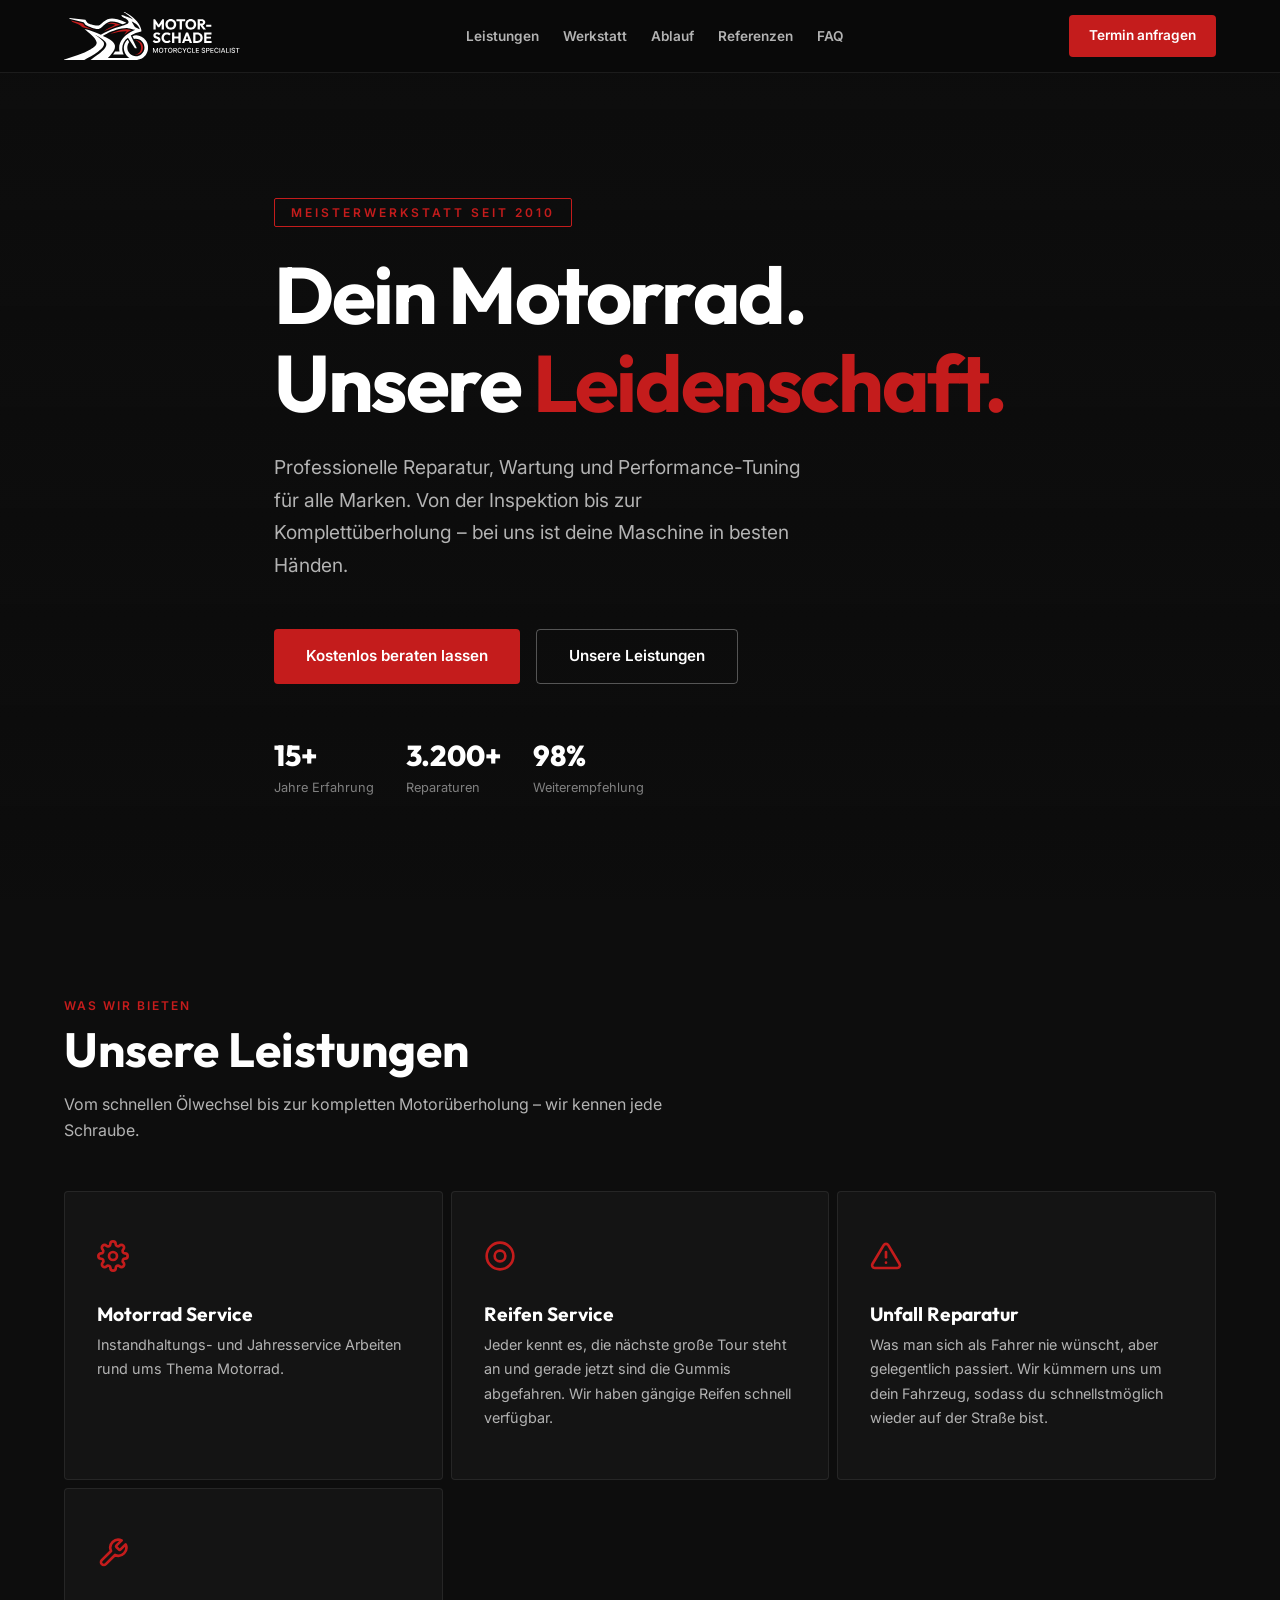
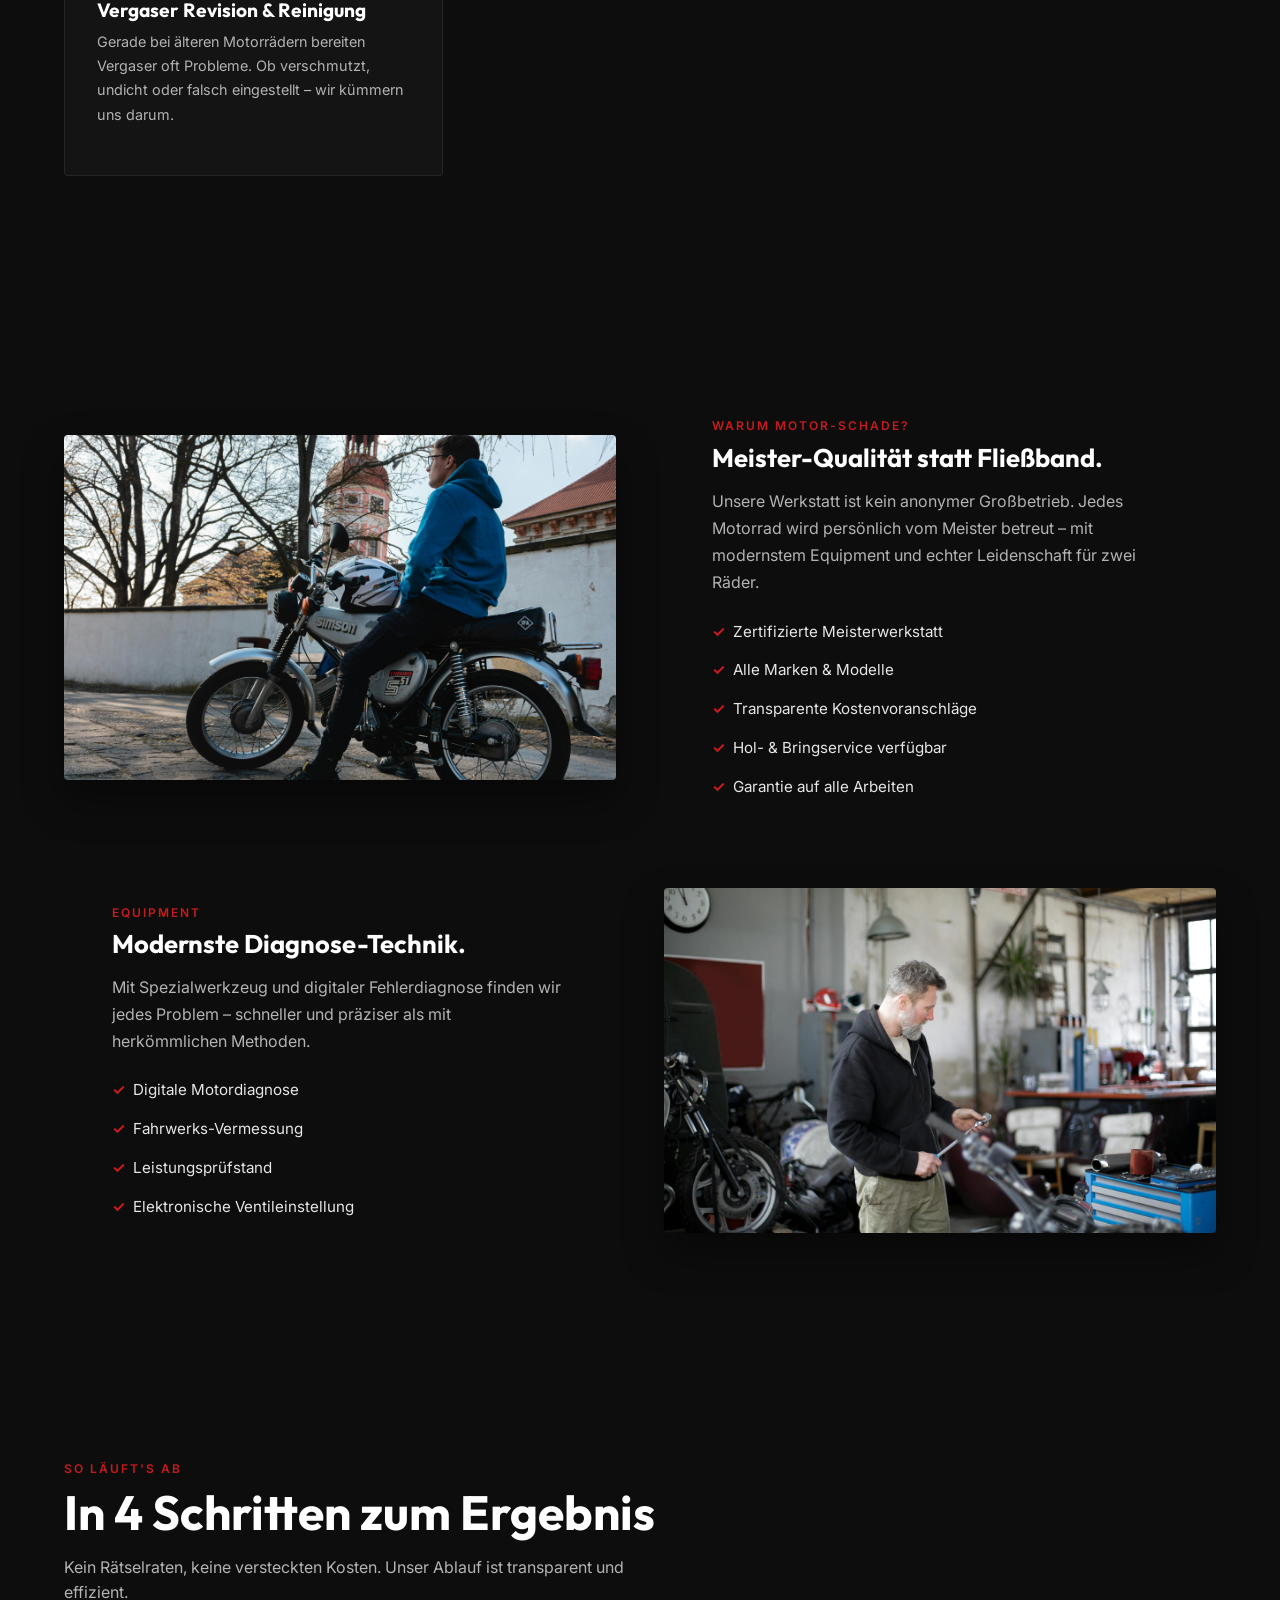
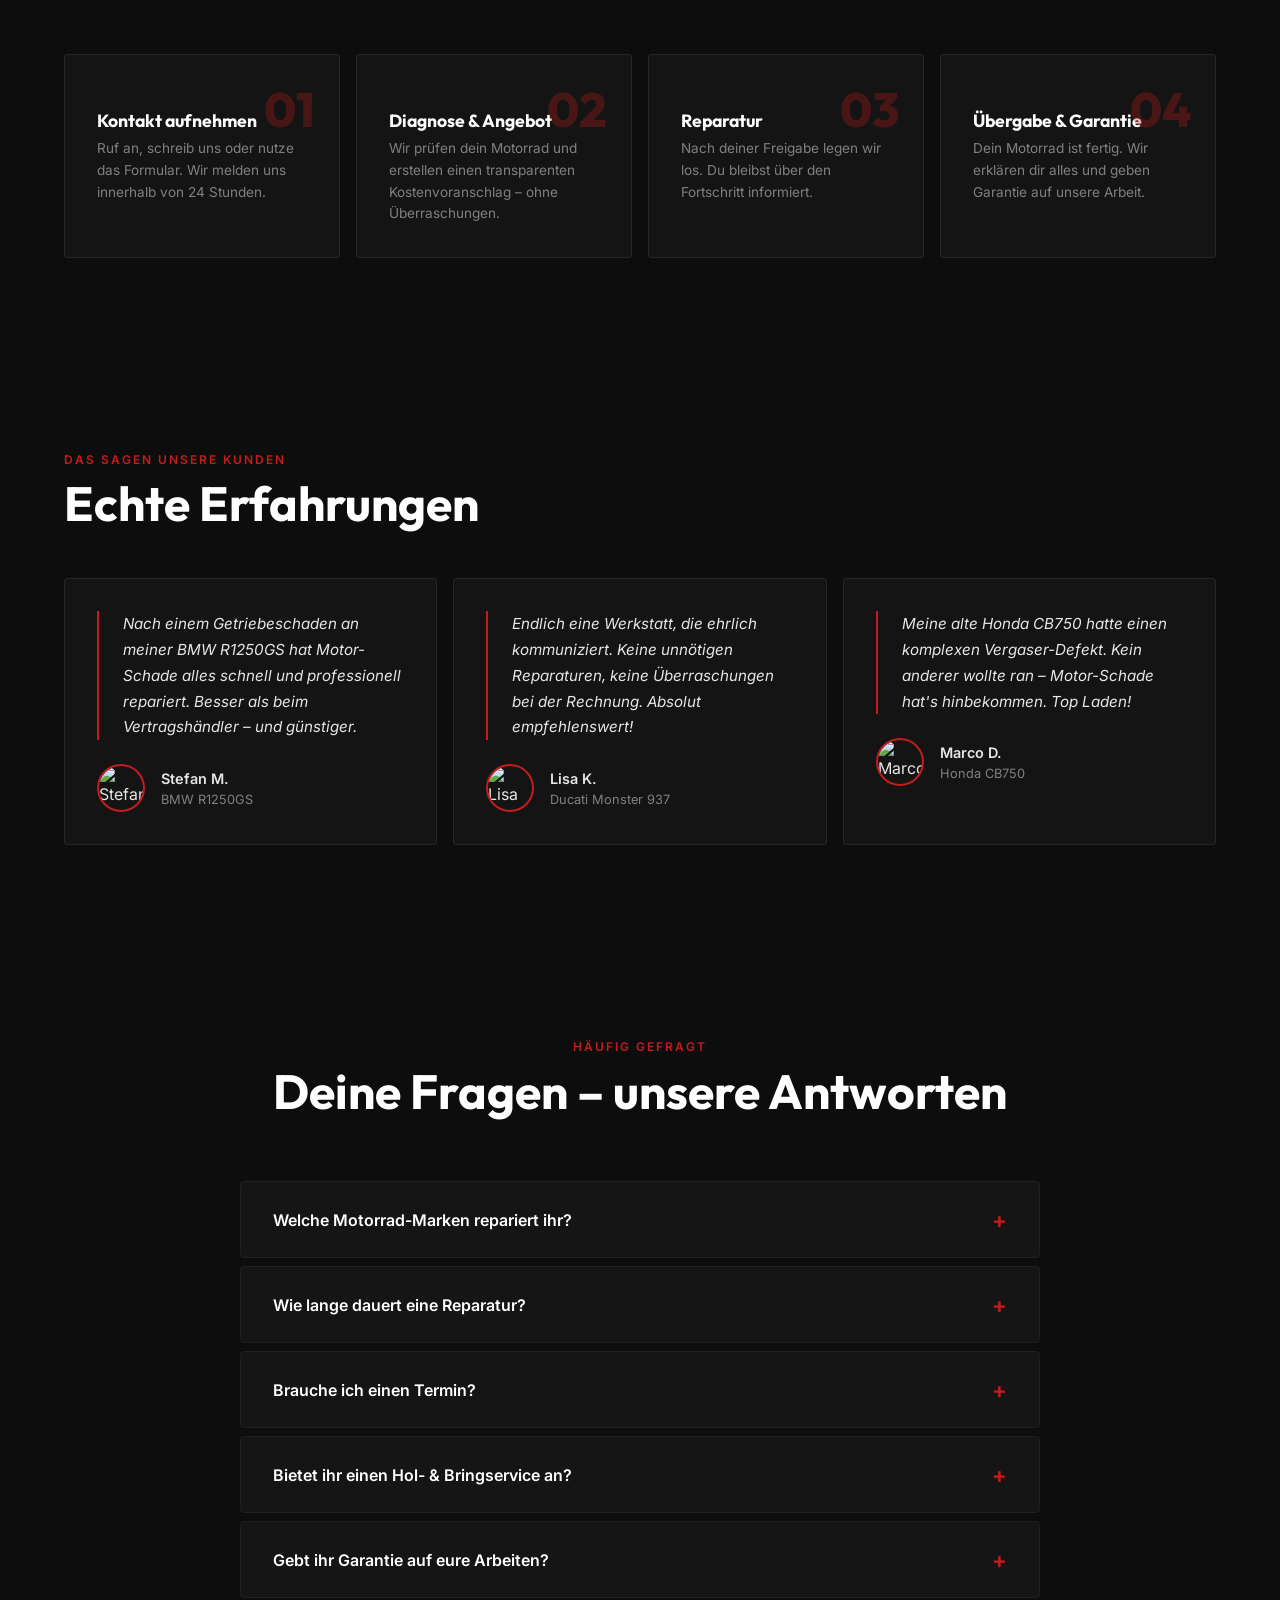
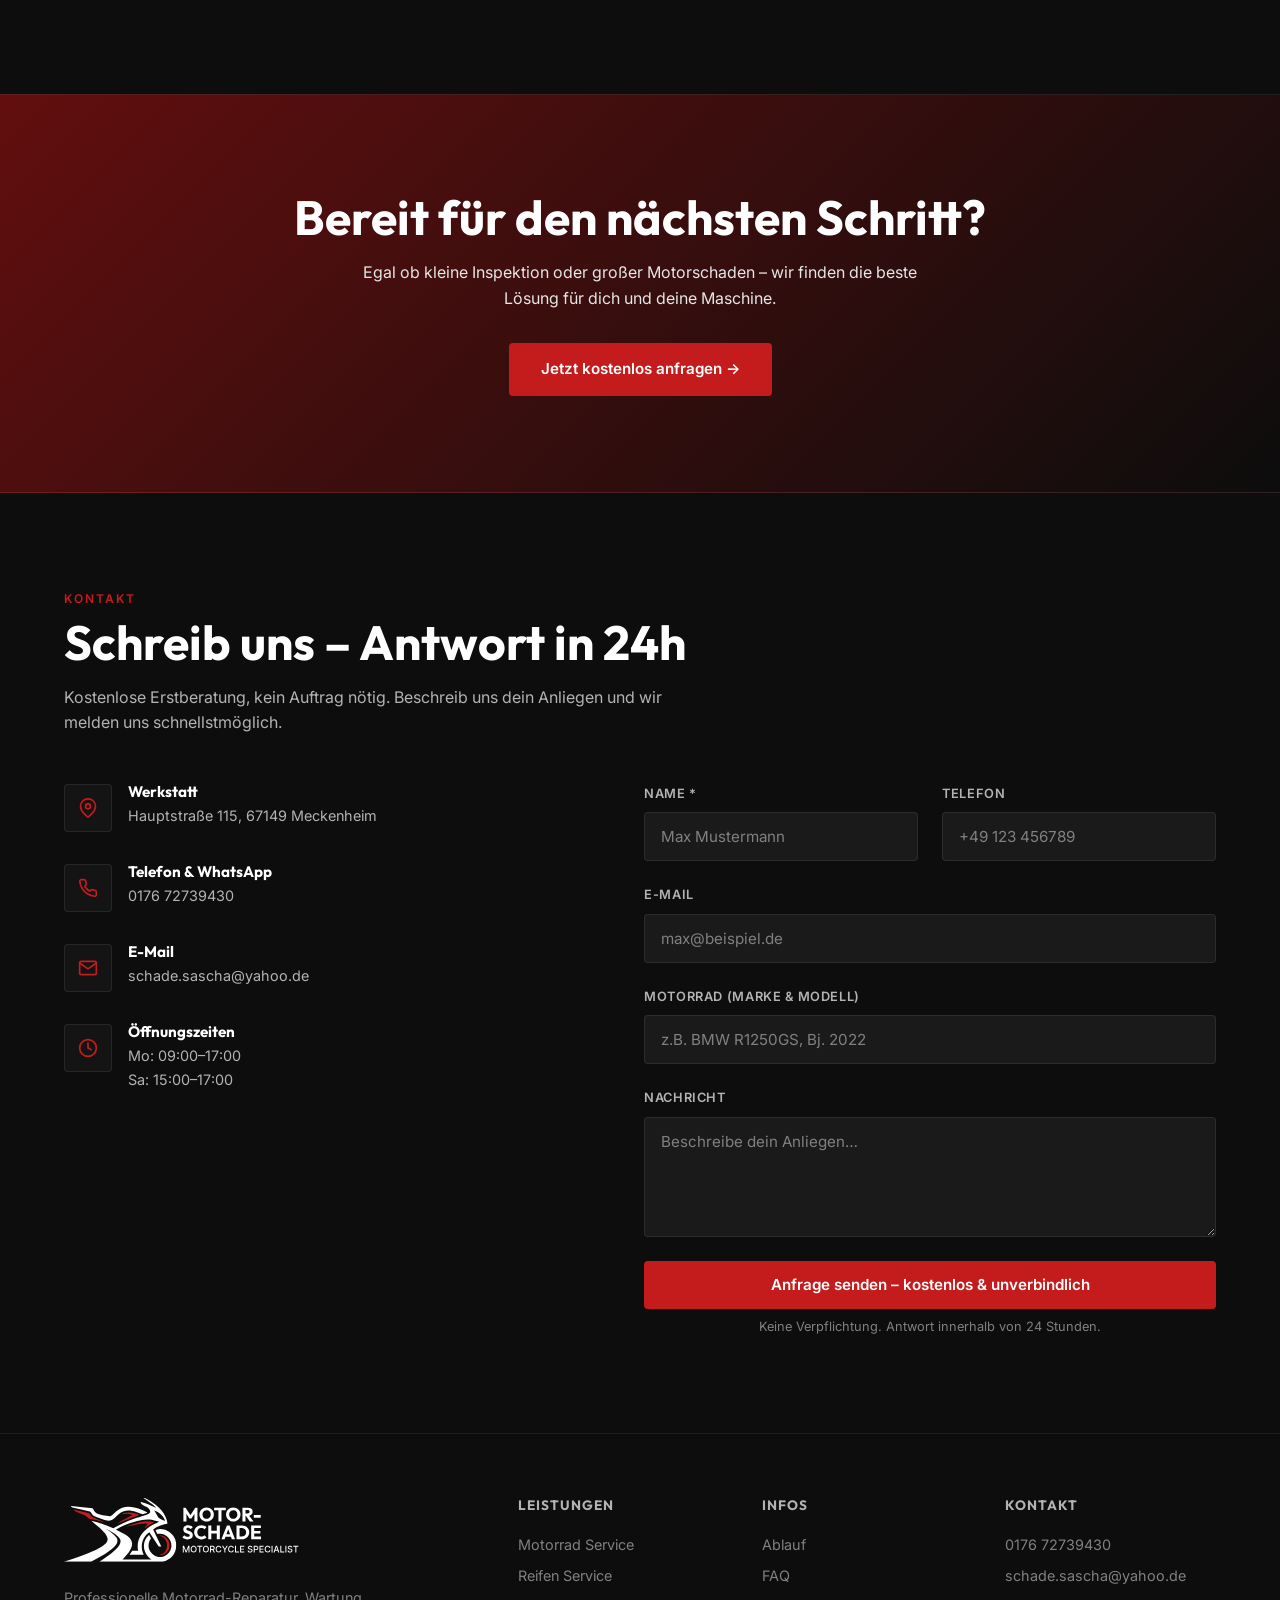
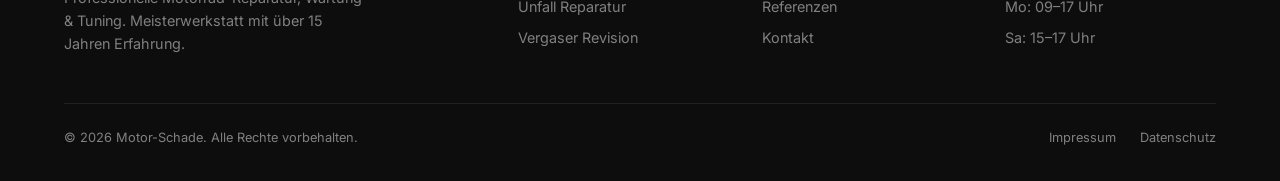
==== index.html @ 7f2afabe "Move website files to root for direct GitHub Pages compatibility" ====
<!DOCTYPE html>
<html lang="de">
<head>
  <meta charset="UTF-8">
  <meta name="viewport" content="width=device-width, initial-scale=1.0">
  <title>Motorrad-Reparatur & Service | Motor-Schade – Ihr Spezialist seit 2010</title>
  <meta name="description" content="Motor-Schade: Professionelle Motorrad-Reparatur, Wartung & Tuning. Meisterwerkstatt mit über 15 Jahren Erfahrung. Jetzt kostenlos beraten lassen!">
  <meta name="keywords" content="Motorrad Reparatur, Motorrad Werkstatt, Motorrad Service, Motorrad Inspektion, Motorrad Tuning">
  <link rel="canonical" href="https://motor-schade.de">
  <meta property="og:title" content="Motor-Schade – Motorrad-Reparatur & Service">
  <meta property="og:description" content="Professionelle Motorrad-Reparatur, Wartung & Tuning. Meisterwerkstatt mit über 15 Jahren Erfahrung.">
  <meta property="og:type" content="website">
  <link rel="stylesheet" href="style.css">

  <!-- JSON-LD Schema -->
  <script type="application/ld+json">
  {
    "@context": "https://schema.org",
    "@type": "ProfessionalService",
    "name": "Motor-Schade",
    "description": "Professionelle Motorrad-Reparatur, Wartung und Tuning",
    "url": "https://motor-schade.de",
    "telephone": "+49 123 456789",
    "address": {
      "@type": "PostalAddress",
      "addressLocality": "Musterstadt",
      "addressCountry": "DE"
    },
    "openingHours": "Mo-Fr 08:00-18:00, Sa 09:00-14:00",
    "priceRange": "€€"
  }
  </script>
</head>
<body>

  <!-- NAVIGATION -->
  <nav class="site-nav" aria-label="Hauptnavigation">
    <div class="container">
      <a href="#hero" class="nav-logo">
        <img src="assets/white%20logo.svg" alt="Motor-Schade Logo" style="height: 48px; width: auto; display: block;">
      </a>
      <ul class="nav-links">
        <li><a href="#leistungen">Leistungen</a></li>
        <li><a href="#werkstatt">Werkstatt</a></li>
        <li><a href="#prozess">Ablauf</a></li>
        <li><a href="#referenzen">Referenzen</a></li>
        <li><a href="#faq">FAQ</a></li>
      </ul>
      <a href="#kontakt" class="nav-cta">Termin anfragen</a>
      <button class="nav-toggle" aria-label="Navigation öffnen" aria-expanded="false">
        <span></span><span></span><span></span>
      </button>
    </div>
  </nav>

  <!-- Mobile Menu -->
  <div class="mobile-menu" id="mobile-menu">
    <a href="#leistungen">Leistungen</a>
    <a href="#werkstatt">Werkstatt</a>
    <a href="#prozess">Ablauf</a>
    <a href="#referenzen">Referenzen</a>
    <a href="#faq">FAQ</a>
    <a href="#kontakt" style="color: var(--color-primary-300);">Termin anfragen →</a>
  </div>
  <div class="overlay" id="overlay"></div>

  <main>

    <!-- HERO -->
    <section class="hero" id="hero">
      <div class="hero-parallax">
        <video autoplay loop muted playsinline>
          <source src="assets/hero-video.mp4" type="video/mp4">
        </video>
      </div>
      <div class="hero-overlay"></div>
      <div class="container">
        <div class="hero-label">Meisterwerkstatt seit 2010</div>
        <h1>Dein Motorrad.<br>Unsere <span>Leidenschaft.</span></h1>
        <p class="hero-sub">Professionelle Reparatur, Wartung und Performance-Tuning für alle Marken. Von der Inspektion bis zur Komplettüberholung – bei uns ist deine Maschine in besten Händen.</p>
        <div class="hero-actions">
          <a href="#kontakt" class="btn btn-primary">Kostenlos beraten lassen</a>
          <a href="#leistungen" class="btn btn-outline">Unsere Leistungen</a>
        </div>
        <div class="hero-trust">
          <div class="trust-item">
            <span class="trust-number">15+</span>
            <span class="trust-label">Jahre Erfahrung</span>
          </div>
          <div class="trust-item">
            <span class="trust-number">3.200+</span>
            <span class="trust-label">Reparaturen</span>
          </div>
          <div class="trust-item">
            <span class="trust-number">98%</span>
            <span class="trust-label">Weiterempfehlung</span>
          </div>
        </div>
      </div>
    </section>

    <!-- LEISTUNGEN -->
    <section id="leistungen">
      <div class="container">
        <div class="section-header">
          <div class="section-label">Was wir bieten</div>
          <h2>Unsere Leistungen</h2>
          <p>Vom schnellen Ölwechsel bis zur kompletten Motorüberholung – wir kennen jede Schraube.</p>
        </div>
        <div class="services-grid">
          <div class="service-card">
            <div class="service-icon">
              <svg xmlns="http://www.w3.org/2000/svg" viewBox="0 0 24 24" fill="none" stroke="currentColor" stroke-width="2" stroke-linecap="round" stroke-linejoin="round"><circle cx="12" cy="12" r="3"></circle><path d="M19.4 15a1.65 1.65 0 0 0 .33 1.82l.06.06a2 2 0 0 1 0 2.83 2 2 0 0 1-2.83 0l-.06-.06a1.65 1.65 0 0 0-1.82-.33 1.65 1.65 0 0 0-1 1.51V21a2 2 0 0 1-2 2 2 2 0 0 1-2-2v-.09A1.65 1.65 0 0 0 9 19.4a1.65 1.65 0 0 0-1.82.33l-.06.06a2 2 0 0 1-2.83 0 2 2 0 0 1 0-2.83l.06-.06a1.65 1.65 0 0 0 .33-1.82 1.65 1.65 0 0 0-1.51-1H3a2 2 0 0 1-2-2 2 2 0 0 1 2-2h.09A1.65 1.65 0 0 0 4.6 9a1.65 1.65 0 0 0-.33-1.82l-.06-.06a2 2 0 0 1 0-2.83 2 2 0 0 1 2.83 0l.06.06a1.65 1.65 0 0 0 1.82.33H9a1.65 1.65 0 0 0 1-1.51V3a2 2 0 0 1 2-2 2 2 0 0 1 2 2v.09a1.65 1.65 0 0 0 1 1.51 1.65 1.65 0 0 0 1.82-.33l.06-.06a2 2 0 0 1 2.83 0 2 2 0 0 1 0 2.83l-.06.06a1.65 1.65 0 0 0-.33 1.82V9a1.65 1.65 0 0 0 1.51 1H21a2 2 0 0 1 2 2 2 2 0 0 1-2 2h-.09a1.65 1.65 0 0 0-1.51 1z"></path></svg>
            </div>
            <h3>Motorrad Service</h3>
            <p>Instandhaltungs- und Jahresservice Arbeiten rund ums Thema Motorrad.</p>
          </div>
          <div class="service-card">
            <div class="service-icon">
              <svg xmlns="http://www.w3.org/2000/svg" viewBox="0 0 24 24" fill="none" stroke="currentColor" stroke-width="2" stroke-linecap="round" stroke-linejoin="round"><circle cx="12" cy="12" r="10"></circle><circle cx="12" cy="12" r="4"></circle></svg>
            </div>
            <h3>Reifen Service</h3>
            <p>Jeder kennt es, die nächste große Tour steht an und gerade jetzt sind die Gummis abgefahren. Wir haben gängige Reifen schnell verfügbar.</p>
          </div>
          <div class="service-card">
            <div class="service-icon">
              <svg xmlns="http://www.w3.org/2000/svg" viewBox="0 0 24 24" fill="none" stroke="currentColor" stroke-width="2" stroke-linecap="round" stroke-linejoin="round"><path d="M10.29 3.86L1.82 18a2 2 0 0 0 1.71 3h16.94a2 2 0 0 0 1.71-3L13.71 3.86a2 2 0 0 0-3.42 0z"></path><line x1="12" y1="9" x2="12" y2="13"></line><line x1="12" y1="17" x2="12.01" y2="17"></line></svg>
            </div>
            <h3>Unfall Reparatur</h3>
            <p>Was man sich als Fahrer nie wünscht, aber gelegentlich passiert. Wir kümmern uns um dein Fahrzeug, sodass du schnellstmöglich wieder auf der Straße bist.</p>
          </div>
          <div class="service-card">
            <div class="service-icon">
              <svg xmlns="http://www.w3.org/2000/svg" viewBox="0 0 24 24" fill="none" stroke="currentColor" stroke-width="2" stroke-linecap="round" stroke-linejoin="round"><path d="M14.7 6.3a1 1 0 0 0 0 1.4l1.6 1.6a1 1 0 0 0 1.4 0l3.77-3.77a6 6 0 0 1-7.94 7.94l-6.91 6.91a2.12 2.12 0 0 1-3-3l6.91-6.91a6 6 0 0 1 7.94-7.94l-3.76 3.76z"></path></svg>
            </div>
            <h3>Vergaser Revision & Reinigung</h3>
            <p>Gerade bei älteren Motorrädern bereiten Vergaser oft Probleme. Ob verschmutzt, undicht oder falsch eingestellt – wir kümmern uns darum.</p>
          </div>
        </div>
      </div>
    </section>

    <!-- WERKSTATT / WHY US -->
    <section id="werkstatt">
      <div class="container">
        <div class="showcase-grid">
          <div class="showcase-img">
            <img src="assets/Bild%201.jpg" alt="Motor-Schade Werkstatt mit modernem Equipment" loading="lazy">
          </div>
          <div class="showcase-content">
            <div class="section-label">Warum Motor-Schade?</div>
            <h3>Meister-Qualität statt Fließband.</h3>
            <p>Unsere Werkstatt ist kein anonymer Großbetrieb. Jedes Motorrad wird persönlich vom Meister betreut – mit modernstem Equipment und echter Leidenschaft für zwei Räder.</p>
            <ul class="check-list">
              <li>Zertifizierte Meisterwerkstatt</li>
              <li>Alle Marken & Modelle</li>
              <li>Transparente Kostenvoranschläge</li>
              <li>Hol- & Bringservice verfügbar</li>
              <li>Garantie auf alle Arbeiten</li>
            </ul>
          </div>
        </div>

        <div class="showcase-grid" style="margin-top: var(--space-200);">
          <div class="showcase-content" style="order: 1;">
            <div class="section-label">Equipment</div>
            <h3>Modernste Diagnose-Technik.</h3>
            <p>Mit Spezialwerkzeug und digitaler Fehlerdiagnose finden wir jedes Problem – schneller und präziser als mit herkömmlichen Methoden.</p>
            <ul class="check-list">
              <li>Digitale Motordiagnose</li>
              <li>Fahrwerks-Vermessung</li>
              <li>Leistungsprüfstand</li>
              <li>Elektronische Ventileinstellung</li>
            </ul>
          </div>
          <div class="showcase-img" style="order: 2;">
            <img src="assets/Bild%202.jpg" alt="Digitale Motorrad-Diagnose bei Motor-Schade" loading="lazy">
          </div>
        </div>
      </div>
    </section>

    <!-- PROZESS -->
    <section id="prozess">
      <div class="container">
        <div class="section-header">
          <div class="section-label">So läuft's ab</div>
          <h2>In 4 Schritten zum Ergebnis</h2>
          <p>Kein Rätselraten, keine versteckten Kosten. Unser Ablauf ist transparent und effizient.</p>
        </div>
        <div class="process-grid">
          <div class="process-step">
            <h4>Kontakt aufnehmen</h4>
            <p>Ruf an, schreib uns oder nutze das Formular. Wir melden uns innerhalb von 24 Stunden.</p>
          </div>
          <div class="process-step">
            <h4>Diagnose & Angebot</h4>
            <p>Wir prüfen dein Motorrad und erstellen einen transparenten Kostenvoranschlag – ohne Überraschungen.</p>
          </div>
          <div class="process-step">
            <h4>Reparatur</h4>
            <p>Nach deiner Freigabe legen wir los. Du bleibst über den Fortschritt informiert.</p>
          </div>
          <div class="process-step">
            <h4>Übergabe & Garantie</h4>
            <p>Dein Motorrad ist fertig. Wir erklären dir alles und geben Garantie auf unsere Arbeit.</p>
          </div>
        </div>
      </div>
    </section>

    <!-- TESTIMONIALS -->
    <section id="referenzen">
      <div class="container">
        <div class="section-header">
          <div class="section-label">Das sagen unsere Kunden</div>
          <h2>Echte Erfahrungen</h2>
        </div>
        <div class="testimonials-grid">
          <div class="testimonial-card">
            <div class="testimonial-quote">Nach einem Getriebeschaden an meiner BMW R1250GS hat Motor-Schade alles schnell und professionell repariert. Besser als beim Vertragshändler – und günstiger.</div>
            <div class="testimonial-author">
              <img src="https://images.pexels.com/photos/220453/pexels-photo-220453.jpeg?auto=compress&cs=tinysrgb&w=96" alt="Stefan M. Kundenbewertung" class="testimonial-avatar" loading="lazy">
              <div>
                <div class="testimonial-name">Stefan M.</div>
                <div class="testimonial-role">BMW R1250GS</div>
              </div>
            </div>
          </div>
          <div class="testimonial-card">
            <div class="testimonial-quote">Endlich eine Werkstatt, die ehrlich kommuniziert. Keine unnötigen Reparaturen, keine Überraschungen bei der Rechnung. Absolut empfehlenswert!</div>
            <div class="testimonial-author">
              <img src="https://images.pexels.com/photos/774909/pexels-photo-774909.jpeg?auto=compress&cs=tinysrgb&w=96" alt="Lisa K. Kundenbewertung" class="testimonial-avatar" loading="lazy">
              <div>
                <div class="testimonial-name">Lisa K.</div>
                <div class="testimonial-role">Ducati Monster 937</div>
              </div>
            </div>
          </div>
          <div class="testimonial-card">
            <div class="testimonial-quote">Meine alte Honda CB750 hatte einen komplexen Vergaser-Defekt. Kein anderer wollte ran – Motor-Schade hat's hinbekommen. Top Laden!</div>
            <div class="testimonial-author">
              <img src="https://images.pexels.com/photos/1222271/pexels-photo-1222271.jpeg?auto=compress&cs=tinysrgb&w=96" alt="Marco D. Kundenbewertung" class="testimonial-avatar" loading="lazy">
              <div>
                <div class="testimonial-name">Marco D.</div>
                <div class="testimonial-role">Honda CB750</div>
              </div>
            </div>
          </div>
        </div>
      </div>
    </section>

    <!-- FAQ -->
    <section id="faq">
      <div class="container">
        <div class="section-header centered">
          <div class="section-label">Häufig gefragt</div>
          <h2>Deine Fragen – unsere Antworten</h2>
        </div>
        <div class="faq-list">
          <div class="faq-item">
            <button class="faq-question">Welche Motorrad-Marken repariert ihr?</button>
            <div class="faq-answer"><p>Wir reparieren alle Marken – von Honda, Yamaha, Kawasaki und Suzuki über BMW, Ducati und KTM bis hin zu Harley-Davidson und Triumph. Auch Roller und Mopeds sind willkommen.</p></div>
          </div>
          <div class="faq-item">
            <button class="faq-question">Wie lange dauert eine Reparatur?</button>
            <div class="faq-answer"><p>Standard-Inspektionen sind meist am selben Tag fertig. Bei größeren Reparaturen geben wir dir nach der Diagnose eine realistische Zeitangabe – in der Regel 2-5 Werktage.</p></div>
          </div>
          <div class="faq-item">
            <button class="faq-question">Brauche ich einen Termin?</button>
            <div class="faq-answer"><p>Für Inspektionen und geplante Arbeiten empfehlen wir einen Termin. Bei Notfällen und Pannen helfen wir natürlich auch spontan – ruf einfach an.</p></div>
          </div>
          <div class="faq-item">
            <button class="faq-question">Bietet ihr einen Hol- & Bringservice an?</button>
            <div class="faq-answer"><p>Ja! Im Umkreis von 30 km holen wir dein Motorrad ab und bringen es nach der Reparatur zurück. Sprich uns einfach bei der Terminbuchung darauf an.</p></div>
          </div>
          <div class="faq-item">
            <button class="faq-question">Gebt ihr Garantie auf eure Arbeiten?</button>
            <div class="faq-answer"><p>Selbstverständlich. Auf alle durchgeführten Reparaturen geben wir mindestens 12 Monate Garantie. Bei verbauten Originalteilen gilt die Herstellergarantie.</p></div>
          </div>
        </div>
      </div>
    </section>

    <!-- CTA SECTION -->
    <section class="cta-section">
      <div class="container">
        <h2>Bereit für den nächsten Schritt?</h2>
        <p>Egal ob kleine Inspektion oder großer Motorschaden – wir finden die beste Lösung für dich und deine Maschine.</p>
        <a href="#kontakt" class="btn btn-primary">Jetzt kostenlos anfragen →</a>
      </div>
    </section>

    <!-- KONTAKT -->
    <section id="kontakt">
      <div class="container">
        <div class="section-header">
          <div class="section-label">Kontakt</div>
          <h2>Schreib uns – Antwort in 24h</h2>
          <p>Kostenlose Erstberatung, kein Auftrag nötig. Beschreib uns dein Anliegen und wir melden uns schnellstmöglich.</p>
        </div>
        <div class="contact-grid">
          <div class="contact-info">
            <div class="contact-info-item">
              <div class="contact-info-icon">
                <svg xmlns="http://www.w3.org/2000/svg" viewBox="0 0 24 24" fill="none" stroke="currentColor" stroke-width="2" stroke-linecap="round" stroke-linejoin="round"><path d="M21 10c0 7-9 13-9 13s-9-6-9-13a9 9 0 0 1 18 0z"></path><circle cx="12" cy="10" r="3"></circle></svg>
              </div>
              <div class="contact-info-text">
                <h4>Werkstatt</h4>
                <p>Hauptstraße 115, 67149 Meckenheim</p>
              </div>
            </div>
            <div class="contact-info-item">
              <div class="contact-info-icon">
                <svg xmlns="http://www.w3.org/2000/svg" viewBox="0 0 24 24" fill="none" stroke="currentColor" stroke-width="2" stroke-linecap="round" stroke-linejoin="round"><path d="M22 16.92v3a2 2 0 0 1-2.18 2 19.79 19.79 0 0 1-8.63-3.07 19.5 19.5 0 0 1-6-6 19.79 19.79 0 0 1-3.07-8.67A2 2 0 0 1 4.11 2h3a2 2 0 0 1 2 1.72 12.84 12.84 0 0 0 .7 2.81 2 2 0 0 1-.45 2.11L8.09 9.91a16 16 0 0 0 6 6l1.27-1.27a2 2 0 0 1 2.11-.45 12.84 12.84 0 0 0 2.81.7A2 2 0 0 1 22 16.92z"></path></svg>
              </div>
              <div class="contact-info-text">
                <h4>Telefon & WhatsApp</h4>
                <p>0176 72739430</p>
              </div>
            </div>
            <div class="contact-info-item">
              <div class="contact-info-icon">
                <svg xmlns="http://www.w3.org/2000/svg" viewBox="0 0 24 24" fill="none" stroke="currentColor" stroke-width="2" stroke-linecap="round" stroke-linejoin="round"><path d="M4 4h16c1.1 0 2 .9 2 2v12c0 1.1-.9 2-2 2H4c-1.1 0-2-.9-2-2V6c0-1.1.9-2 2-2z"></path><polyline points="22,6 12,13 2,6"></polyline></svg>
              </div>
              <div class="contact-info-text">
                <h4>E-Mail</h4>
                <p>schade.sascha@yahoo.de</p>
              </div>
            </div>
            <div class="contact-info-item">
              <div class="contact-info-icon">
                <svg xmlns="http://www.w3.org/2000/svg" viewBox="0 0 24 24" fill="none" stroke="currentColor" stroke-width="2" stroke-linecap="round" stroke-linejoin="round"><circle cx="12" cy="12" r="10"></circle><polyline points="12 6 12 12 16 14"></polyline></svg>
              </div>
              <div class="contact-info-text">
                <h4>Öffnungszeiten</h4>
                <p>Mo: 09:00–17:00<br>Sa: 15:00–17:00</p>
              </div>
            </div>
          </div>
          <form class="contact-form" id="contact-form" onsubmit="event.preventDefault()">
            <!-- Honeypot -->
            <div style="display:none;"><input type="text" name="hp_field" id="hp_field" tabindex="-1" autocomplete="off"></div>
            <div class="form-group">
              <label for="name">Name *</label>
              <input type="text" id="name" name="name" placeholder="Max Mustermann" required>
            </div>
            <div class="form-group">
              <label for="telefon">Telefon</label>
              <input type="tel" id="telefon" name="telefon" placeholder="+49 123 456789">
            </div>
            <div class="form-group full-width">
              <label for="email">E-Mail</label>
              <input type="email" id="email" name="email" placeholder="max@beispiel.de">
            </div>
            <div class="form-group full-width">
              <label for="motorrad">Motorrad (Marke & Modell)</label>
              <input type="text" id="motorrad" name="motorrad" placeholder="z.B. BMW R1250GS, Bj. 2022">
            </div>
            <div class="form-group full-width">
              <label for="nachricht">Nachricht</label>
              <textarea id="nachricht" name="nachricht" placeholder="Beschreibe dein Anliegen…"></textarea>
            </div>
            <div class="full-width">
              <button type="submit" class="btn btn-primary" style="width: 100%;">Anfrage senden – kostenlos & unverbindlich</button>
              <p class="form-note">Keine Verpflichtung. Antwort innerhalb von 24 Stunden.</p>
            </div>
          </form>
        </div>
      </div>
    </section>

  </main>

  <!-- FOOTER -->
  <footer class="site-footer">
    <div class="container">
      <div class="footer-grid">
        <div class="footer-brand">
          <a href="#hero" style="display: block; margin-bottom: var(--space-400);">
            <img src="assets/white%20logo.svg" alt="Motor-Schade Logo" style="height: 64px; width: auto; display: block;">
          </a>
          <p>Professionelle Motorrad-Reparatur, Wartung & Tuning. Meisterwerkstatt mit über 15 Jahren Erfahrung.</p>
        </div>
        <div class="footer-col">
          <h4>Leistungen</h4>
          <a href="#leistungen">Motorrad Service</a>
          <a href="#leistungen">Reifen Service</a>
          <a href="#leistungen">Unfall Reparatur</a>
          <a href="#leistungen">Vergaser Revision</a>
        </div>
        <div class="footer-col">
          <h4>Infos</h4>
          <a href="#prozess">Ablauf</a>
          <a href="#faq">FAQ</a>
          <a href="#referenzen">Referenzen</a>
          <a href="#kontakt">Kontakt</a>
        </div>
        <div class="footer-col">
          <h4>Kontakt</h4>
          <a href="tel:017672739430">0176 72739430</a>
          <a href="mailto:schade.sascha@yahoo.de">schade.sascha@yahoo.de</a>
          <a>Mo: 09–17 Uhr</a>
          <a>Sa: 15–17 Uhr</a>
        </div>
      </div>
      <div class="footer-bottom">
        <span>© 2026 Motor-Schade. Alle Rechte vorbehalten.</span>
        <div class="footer-legal">
          <a href="#">Impressum</a>
          <a href="#">Datenschutz</a>
        </div>
      </div>
    </div>
  </footer>

  <script>
    // ---- Mobile Menu ----
    const toggle = document.querySelector('.nav-toggle');
    const mobileMenu = document.getElementById('mobile-menu');
    const overlay = document.getElementById('overlay');

    function toggleMenu() {
      toggle.classList.toggle('open');
      mobileMenu.classList.toggle('open');
      overlay.classList.toggle('open');
      toggle.setAttribute('aria-expanded', mobileMenu.classList.contains('open'));
    }

    toggle.addEventListener('click', toggleMenu);
    overlay.addEventListener('click', toggleMenu);

    mobileMenu.querySelectorAll('a').forEach(link => {
      link.addEventListener('click', toggleMenu);
    });

    // ---- Active Nav Indicator ----
    const sections = document.querySelectorAll('section[id]');
    const navLinks = document.querySelectorAll('.nav-links a');

    const observer = new IntersectionObserver((entries) => {
      entries.forEach(entry => {
        if (entry.isIntersecting) {
          navLinks.forEach(link => {
            link.classList.remove('active');
            if (link.getAttribute('href') === '#' + entry.target.id) {
              link.classList.add('active');
            }
          });
        }
      });
    }, { threshold: 0.25, rootMargin: '-72px 0px 0px 0px' });

    sections.forEach(s => observer.observe(s));

    // ---- FAQ Toggle ----
    document.querySelectorAll('.faq-question').forEach(btn => {
      btn.addEventListener('click', () => {
        const item = btn.parentElement;
        const wasOpen = item.classList.contains('open');
        document.querySelectorAll('.faq-item').forEach(i => i.classList.remove('open'));
        if (!wasOpen) item.classList.add('open');
      });
    });
  </script>

</body>
</html>
---- style.css ----
@import url('https://fonts.googleapis.com/css2?family=Inter:wght@300;400;500;600;700&family=Outfit:wght@400;500;600;700;800&display=swap');

/* ============================================
   MOTOR-SCHADE WEBSITE – Design System V4.0
   Mobile-First | 8pt Grid | No Scrollbar
   ============================================ */

:root {
  --color-primary-100: hsl(0, 75%, 95%);
  --color-primary-200: hsl(0, 75%, 75%);
  --color-primary-300: hsl(0, 75%, 44%);
  --color-primary-400: hsl(0, 75%, 33%);
  --color-primary-500: hsl(0, 75%, 22%);

  --color-neutral-100: hsl(0, 0%, 97%);
  --color-neutral-200: hsl(0, 0%, 90%);
  --color-neutral-300: hsl(0, 0%, 70%);
  --color-neutral-400: hsl(0, 0%, 50%);
  --color-neutral-500: hsl(0, 0%, 30%);
  --color-neutral-600: hsl(0, 0%, 10%);
  --color-neutral-700: hsl(0, 0%, 5%);

  --space-100: 4px;
  --space-200: 8px;
  --space-300: 16px;
  --space-400: 24px;
  --space-500: 32px;
  --space-600: 48px;
  --space-700: 64px;
  --space-800: 96px;

  --font-heading: 'Outfit', sans-serif;
  --font-body: 'Inter', sans-serif;

  --glass-bg: rgba(255, 255, 255, 0.03);
  --glass-border: rgba(255, 255, 255, 0.08);
}

*, *::before, *::after {
  margin: 0;
  padding: 0;
  box-sizing: border-box;
  -webkit-font-smoothing: antialiased;
}

html {
  scroll-behavior: smooth;
  scrollbar-width: none;
  -ms-overflow-style: none;
}
html::-webkit-scrollbar { display: none; }

body {
  background: var(--color-neutral-700);
  color: var(--color-neutral-200);
  font-family: var(--font-body);
  font-size: 16px;
  line-height: 1.6;
  overflow-x: hidden;
}

h1, h2, h3, h4 {
  font-family: var(--font-heading);
  font-weight: 700;
  line-height: 1.1;
  color: white;
}

a { color: inherit; text-decoration: none; }
img { display: block; max-width: 100%; height: auto; }

/* ---- LAYOUT ---- */
.container {
  max-width: 1200px;
  margin: 0 auto;
  padding: 0 var(--space-400);
}

section {
  padding: var(--space-700) 0;
}

@media (min-width: 769px) {
  section { padding: var(--space-800) 0; }
}

/* ---- NAV ---- */
.site-nav {
  position: fixed;
  top: 0;
  width: 100%;
  z-index: 1000;
  background: rgba(10, 10, 10, 0.85);
  backdrop-filter: blur(24px);
  -webkit-backdrop-filter: blur(24px);
  border-bottom: 1px solid var(--glass-border);
  transition: background 0.3s;
}

.site-nav .container {
  display: flex;
  justify-content: space-between;
  align-items: center;
  height: 72px;
}

.nav-logo {
  font-family: var(--font-heading);
  font-weight: 800;
  font-size: 1.4rem;
  letter-spacing: -0.5px;
  white-space: nowrap;
}

.nav-logo span { color: var(--color-primary-300); }

.nav-links {
  display: none;
  list-style: none;
  gap: var(--space-400);
}

.nav-links a {
  font-weight: 600;
  font-size: 0.85rem;
  color: var(--color-neutral-300);
  transition: color 0.3s;
  position: relative;
  padding-bottom: 6px;
}

.nav-links a::after {
  content: '';
  position: absolute;
  bottom: 0;
  left: 0;
  width: 0;
  height: 2px;
  background: var(--color-primary-300);
  transition: width 0.3s;
}

.nav-links a:hover,
.nav-links a.active { color: white; }
.nav-links a:hover::after,
.nav-links a.active::after { width: 100%; }

.nav-cta {
  display: none;
  padding: 10px 20px;
  background: var(--color-primary-300);
  color: white;
  font-weight: 600;
  font-size: 0.85rem;
  border-radius: 4px;
  transition: background 0.3s;
  white-space: nowrap;
}

.nav-cta:hover { background: var(--color-primary-400); }

/* Hamburger */
.nav-toggle {
  display: flex;
  flex-direction: column;
  gap: 5px;
  background: none;
  border: none;
  cursor: pointer;
  padding: 8px;
  z-index: 1001;
}

.nav-toggle span {
  display: block;
  width: 24px;
  height: 2px;
  background: white;
  transition: all 0.3s;
}

.nav-toggle.open span:nth-child(1) { transform: rotate(45deg) translate(5px, 5px); }
.nav-toggle.open span:nth-child(2) { opacity: 0; }
.nav-toggle.open span:nth-child(3) { transform: rotate(-45deg) translate(5px, -5px); }

/* Mobile menu */
.mobile-menu {
  position: fixed;
  top: 0;
  right: -100%;
  width: 80%;
  max-width: 320px;
  height: 100vh;
  background: var(--color-neutral-700);
  border-left: 1px solid var(--glass-border);
  padding: var(--space-800) var(--space-500);
  transition: right 0.4s cubic-bezier(0.4, 0, 0.2, 1);
  z-index: 999;
  display: flex;
  flex-direction: column;
  gap: var(--space-500);
}

.mobile-menu.open { right: 0; }

.mobile-menu a {
  font-family: var(--font-heading);
  font-size: 1.5rem;
  font-weight: 600;
  color: var(--color-neutral-200);
  transition: color 0.3s;
}

.mobile-menu a:hover { color: var(--color-primary-300); }

.overlay {
  position: fixed;
  inset: 0;
  background: rgba(0,0,0,0.6);
  z-index: 998;
  opacity: 0;
  pointer-events: none;
  transition: opacity 0.3s;
}

.overlay.open { opacity: 1; pointer-events: all; }

@media (min-width: 769px) {
  .nav-links { display: flex; }
  .nav-cta { display: inline-block; }
  .nav-toggle { display: none; }
}

/* ---- HERO ---- */
.hero {
  position: relative;
  min-height: 100vh;
  display: flex;
  align-items: center;
  clip-path: inset(0); /* Crucial for fixed child parallax */
}

.hero-parallax {
  position: fixed;
  top: 0;
  left: 0;
  width: 100%;
  height: 100vh;
  z-index: -1;
}

.hero-parallax video {
  width: 100%;
  height: 100%;
  object-fit: cover;
  filter: brightness(0.7);
}

.hero-overlay {
  position: absolute;
  inset: 0;
  background: linear-gradient(to bottom, rgba(13,13,13,0.3) 0%, var(--color-neutral-700) 100%);
  z-index: 0;
}

.hero .container {
  position: relative;
  z-index: 2;
  padding-top: var(--space-800);
}

.hero-label {
  display: inline-block;
  font-size: 0.75rem;
  font-weight: 600;
  color: var(--color-primary-300);
  text-transform: uppercase;
  letter-spacing: 3px;
  margin-bottom: var(--space-400);
  border: 1px solid var(--color-primary-300);
  padding: var(--space-100) var(--space-300);
  border-radius: 2px;
}

.hero h1 {
  font-size: clamp(2.5rem, 7vw, 5rem);
  letter-spacing: -0.03em;
  margin-bottom: var(--space-400);
}

.hero h1 span { color: var(--color-primary-300); }

.hero-sub {
  font-size: clamp(1rem, 2.5vw, 1.2rem);
  color: var(--color-neutral-300);
  max-width: 550px;
  margin-bottom: var(--space-600);
  line-height: 1.7;
}

.hero-actions {
  display: flex;
  flex-direction: column;
  gap: var(--space-300);
}

@media (min-width: 769px) {
  .hero-actions { flex-direction: row; }
}

.btn {
  display: inline-flex;
  align-items: center;
  justify-content: center;
  padding: 14px 32px;
  font-weight: 600;
  font-size: 0.95rem;
  border: none;
  border-radius: 4px;
  cursor: pointer;
  transition: all 0.3s;
  font-family: var(--font-body);
  min-height: 48px;
}

.btn-primary { background: var(--color-primary-300); color: white; }
.btn-primary:hover { background: var(--color-primary-400); transform: translateY(-2px); }

.btn-outline {
  background: transparent;
  color: white;
  border: 1px solid rgba(255,255,255,0.3);
}
.btn-outline:hover {
  border-color: white;
  background: rgba(255,255,255,0.05);
}

.hero-trust {
  margin-top: var(--space-600);
  display: flex;
  gap: var(--space-500);
  flex-wrap: wrap;
}

.trust-item {
  display: flex;
  flex-direction: column;
}

.trust-number {
  font-family: var(--font-heading);
  font-size: 1.8rem;
  font-weight: 800;
  color: white;
}

.trust-label {
  font-size: 0.8rem;
  color: var(--color-neutral-400);
}

/* ---- SECTIONS COMMON ---- */
.section-header {
  margin-bottom: var(--space-600);
}

.section-header.centered {
  text-align: center;
  display: flex;
  flex-direction: column;
  align-items: center;
}

.section-label {
  font-size: 0.75rem;
  font-weight: 600;
  color: var(--color-primary-300);
  text-transform: uppercase;
  letter-spacing: 2px;
  margin-bottom: var(--space-200);
}

.section-header h2 {
  font-size: clamp(2rem, 4vw, 3rem);
  margin-bottom: var(--space-300);
}

.section-header p {
  color: var(--color-neutral-300);
  max-width: 600px;
  font-size: 1rem;
}

/* ---- SERVICES / BENTO ---- */
.services-grid {
  display: grid;
  grid-template-columns: 1fr;
  gap: var(--space-200);
}

@media (min-width: 769px) {
  .services-grid { grid-template-columns: repeat(3, 1fr); }
}

.service-card {
  background: var(--glass-bg);
  border: 1px solid var(--glass-border);
  border-radius: 4px;
  padding: var(--space-600) var(--space-500);
  transition: border-color 0.3s;
  position: relative;
  overflow: hidden;
}

.service-card:hover { border-color: rgba(255,255,255,0.2); }

.service-card::before {
  content: '';
  position: absolute;
  top: 0;
  left: 0;
  width: 100%;
  height: 3px;
  background: var(--color-primary-300);
  transform: scaleX(0);
  transform-origin: left;
  transition: transform 0.4s;
}

.service-card:hover::before { transform: scaleX(1); }

.service-icon {
  margin-bottom: var(--space-400);
  color: var(--color-primary-300);
}

.service-icon svg {
  width: 32px;
  height: 32px;
}

.service-card h3 {
  font-size: 1.2rem;
  margin-bottom: var(--space-200);
}

.service-card p {
  font-size: 0.9rem;
  color: var(--color-neutral-300);
  line-height: 1.7;
}

/* ---- SHOWCASE / WHY US ---- */
.showcase-grid {
  display: grid;
  grid-template-columns: 1fr;
  gap: var(--space-400);
  align-items: center; /* This centers the text vertically with the image! */
}

@media (min-width: 769px) {
  .showcase-grid { 
    grid-template-columns: 1fr 1fr; 
    gap: var(--space-600);
  }
}

.showcase-img {
  border-radius: 4px;
  overflow: hidden;
  aspect-ratio: 16 / 10;
  box-shadow: 0 20px 40px rgba(0,0,0,0.4);
}

.showcase-img img {
  width: 100%;
  height: 100%;
  object-fit: cover;
  transition: transform 0.6s;
}

.showcase-img:hover img { transform: scale(1.03); }

.showcase-content {
  display: flex;
  flex-direction: column;
  justify-content: center;
  padding: var(--space-500) 0;
}

@media (min-width: 769px) {
  .showcase-content { padding: var(--space-600); }
}

.showcase-content h3 {
  font-size: 1.6rem;
  margin-bottom: var(--space-300);
}

.showcase-content p {
  color: var(--color-neutral-300);
  margin-bottom: var(--space-400);
  line-height: 1.7;
}

.check-list {
  list-style: none;
  display: flex;
  flex-direction: column;
  gap: var(--space-300);
}

.check-list li {
  display: flex;
  align-items: flex-start;
  gap: var(--space-200);
  font-size: 0.95rem;
  line-height: 1.5;
}

.check-list li::before {
  content: '✓';
  color: var(--color-primary-300);
  font-weight: 700;
  flex-shrink: 0;
}

/* ---- PROCESS ---- */
.process-grid {
  display: grid;
  grid-template-columns: 1fr;
  gap: var(--space-300);
  counter-reset: process;
}

@media (min-width: 769px) {
  .process-grid { grid-template-columns: repeat(4, 1fr); }
}

.process-step {
  background: var(--glass-bg);
  border: 1px solid var(--glass-border);
  border-radius: 4px;
  padding: var(--space-500);
  counter-increment: process;
  position: relative;
}

.process-step::before {
  content: counter(process, decimal-leading-zero);
  font-family: var(--font-heading);
  font-size: 3rem;
  font-weight: 800;
  color: var(--color-primary-300);
  opacity: 0.3;
  position: absolute;
  top: var(--space-300);
  right: var(--space-400);
}

.process-step h4 {
  font-size: 1.1rem;
  margin-bottom: var(--space-200);
  margin-top: var(--space-400);
}

.process-step p {
  font-size: 0.85rem;
  color: var(--color-neutral-400);
  line-height: 1.6;
}

/* ---- TESTIMONIALS ---- */
.testimonials-grid {
  display: grid;
  grid-template-columns: 1fr;
  gap: var(--space-300);
}

@media (min-width: 769px) {
  .testimonials-grid { grid-template-columns: repeat(3, 1fr); }
}

.testimonial-card {
  background: var(--glass-bg);
  border: 1px solid var(--glass-border);
  border-radius: 4px;
  padding: var(--space-500);
}

.testimonial-quote {
  font-size: 0.95rem;
  color: var(--color-neutral-200);
  line-height: 1.7;
  margin-bottom: var(--space-400);
  font-style: italic;
  position: relative;
  padding-left: var(--space-400);
  border-left: 2px solid var(--color-primary-300);
}

.testimonial-author {
  display: flex;
  align-items: center;
  gap: var(--space-300);
}

.testimonial-avatar {
  width: 48px;
  height: 48px;
  border-radius: 50%;
  object-fit: cover;
  border: 2px solid var(--color-primary-300);
}

.testimonial-name {
  font-weight: 600;
  font-size: 0.9rem;
}

.testimonial-role {
  font-size: 0.8rem;
  color: var(--color-neutral-400);
}

/* ---- FAQ ---- */
.faq-list {
  max-width: 800px;
  margin: 0 auto;
  display: flex;
  flex-direction: column;
  gap: var(--space-200);
}

.faq-item {
  border: 1px solid var(--glass-border);
  border-radius: 4px;
  overflow: hidden;
}

.faq-question {
  width: 100%;
  background: var(--glass-bg);
  border: none;
  color: white;
  font-family: var(--font-body);
  font-size: 1rem;
  font-weight: 600;
  padding: var(--space-400) var(--space-500);
  text-align: left;
  cursor: pointer;
  display: flex;
  justify-content: space-between;
  align-items: center;
  transition: background 0.3s;
}

.faq-question:hover { background: rgba(255,255,255,0.05); }

.faq-question::after {
  content: '+';
  font-size: 1.4rem;
  color: var(--color-primary-300);
  transition: transform 0.3s;
}

.faq-item.open .faq-question::after {
  content: '−';
}

.faq-answer {
  max-height: 0;
  overflow: hidden;
  transition: max-height 0.4s ease, padding 0.3s;
}

.faq-item.open .faq-answer {
  max-height: 300px;
  padding: 0 var(--space-500) var(--space-500);
}

.faq-answer p {
  color: var(--color-neutral-300);
  font-size: 0.95rem;
  line-height: 1.7;
}

/* ---- CTA SECTION ---- */
.cta-section {
  background: linear-gradient(135deg, var(--color-primary-500) 0%, var(--color-neutral-700) 100%);
  text-align: center;
  border-top: 1px solid var(--glass-border);
  border-bottom: 1px solid var(--glass-border);
}

.cta-section h2 {
  font-size: clamp(2rem, 4vw, 3rem);
  margin-bottom: var(--space-300);
}

.cta-section p {
  color: var(--color-neutral-200);
  max-width: 600px;
  margin: 0 auto var(--space-500);
}

/* ---- CONTACT FORM ---- */
.contact-grid {
  display: grid;
  grid-template-columns: 1fr;
  gap: var(--space-500);
}

@media (min-width: 769px) {
  .contact-grid { grid-template-columns: 1fr 1fr; }
}

.contact-info {
  display: flex;
  flex-direction: column;
  gap: var(--space-500);
}

.contact-info-item {
  display: flex;
  gap: var(--space-300);
}

.contact-info-icon {
  width: 48px;
  height: 48px;
  background: var(--glass-bg);
  border: 1px solid var(--glass-border);
  border-radius: 4px;
  display: flex;
  align-items: center;
  justify-content: center;
  flex-shrink: 0;
  color: var(--color-primary-300);
}

.contact-info-icon svg {
  width: 20px;
  height: 20px;
}

.contact-info-text h4 {
  font-size: 0.95rem;
  margin-bottom: var(--space-100);
}

.contact-info-text p {
  font-size: 0.9rem;
  color: var(--color-neutral-300);
}

.contact-form {
  display: grid;
  grid-template-columns: 1fr 1fr;
  gap: var(--space-400);
}

@media (max-width: 480px) {
  .contact-form { grid-template-columns: 1fr; }
}

.contact-form .full-width { grid-column: 1 / -1; }

.form-group {
  display: flex;
  flex-direction: column;
  gap: var(--space-200);
}

.form-group label {
  font-size: 0.8rem;
  font-weight: 600;
  color: var(--color-neutral-300);
  text-transform: uppercase;
  letter-spacing: 0.05em;
}

.form-group input,
.form-group textarea,
.form-group select {
  background: var(--color-neutral-600);
  border: 1px solid var(--glass-border);
  border-radius: 4px;
  padding: 14px var(--space-300);
  color: white;
  font-family: var(--font-body);
  font-size: 0.95rem;
  transition: border-color 0.3s;
  outline: none;
  min-height: 48px;
}

.form-group input:focus,
.form-group textarea:focus,
.form-group select:focus {
  border-color: var(--color-primary-300);
}

.form-group textarea { resize: vertical; min-height: 120px; }
.form-group input::placeholder,
.form-group textarea::placeholder { color: var(--color-neutral-400); }

.form-note {
  font-size: 0.8rem;
  color: var(--color-neutral-400);
  text-align: center;
  margin-top: var(--space-200);
}

/* ---- FOOTER ---- */
.site-footer {
  border-top: 1px solid var(--glass-border);
  padding: var(--space-700) 0 var(--space-500);
}

.footer-grid {
  display: grid;
  grid-template-columns: 1fr;
  gap: var(--space-500);
  margin-bottom: var(--space-600);
}

@media (min-width: 769px) {
  .footer-grid { grid-template-columns: 2fr 1fr 1fr 1fr; }
}

.footer-brand p {
  color: var(--color-neutral-400);
  font-size: 0.9rem;
  margin-top: var(--space-300);
  max-width: 300px;
  line-height: 1.6;
}

.footer-col h4 {
  font-size: 0.85rem;
  text-transform: uppercase;
  letter-spacing: 1px;
  margin-bottom: var(--space-300);
  color: var(--color-neutral-300);
}

.footer-col a {
  display: block;
  color: var(--color-neutral-400);
  font-size: 0.9rem;
  padding: var(--space-100) 0;
  transition: color 0.3s;
}

.footer-col a:hover { color: var(--color-primary-300); }

.footer-bottom {
  border-top: 1px solid var(--glass-border);
  padding-top: var(--space-400);
  display: flex;
  flex-direction: column;
  gap: var(--space-200);
  font-size: 0.8rem;
  color: var(--color-neutral-400);
}

@media (min-width: 769px) {
  .footer-bottom {
    flex-direction: row;
    justify-content: space-between;
  }
}

.footer-legal { display: flex; gap: var(--space-400); }
.footer-legal a { color: var(--color-neutral-400); transition: color 0.3s; }
.footer-legal a:hover { color: white; }
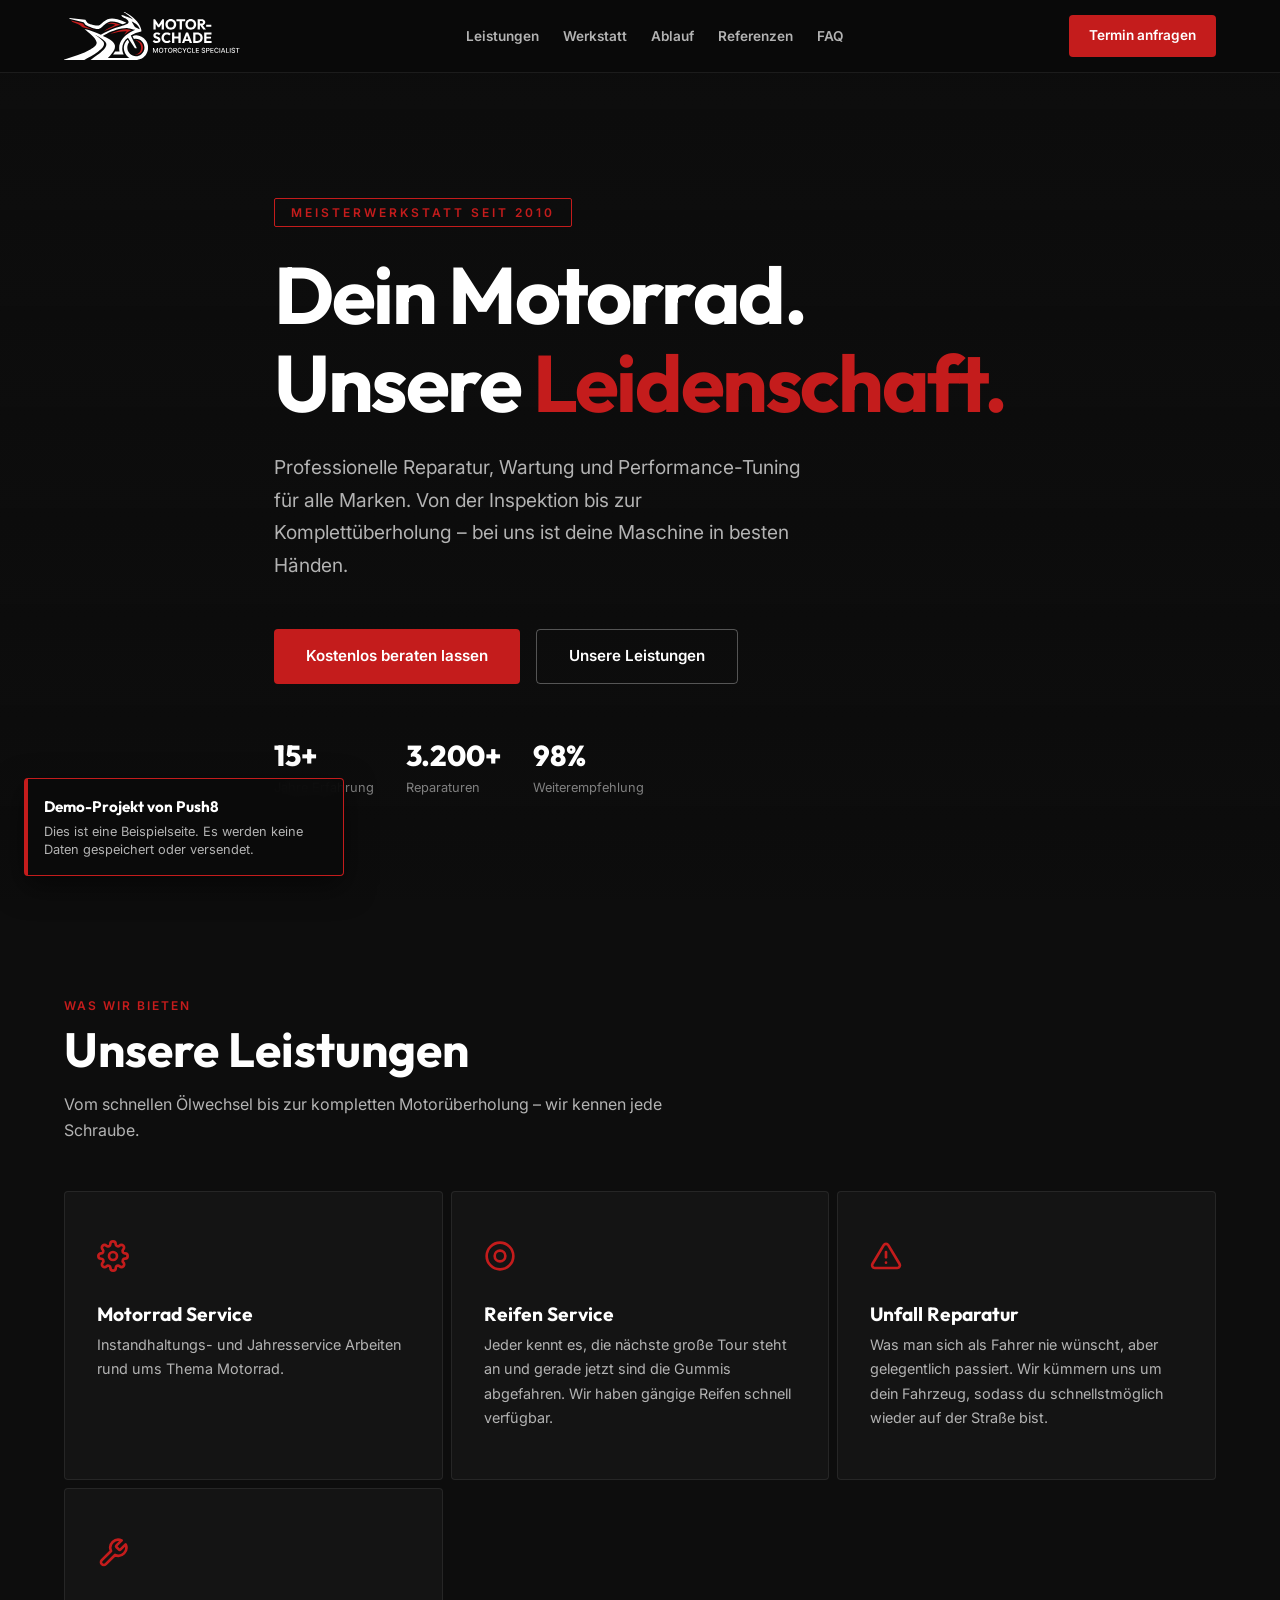
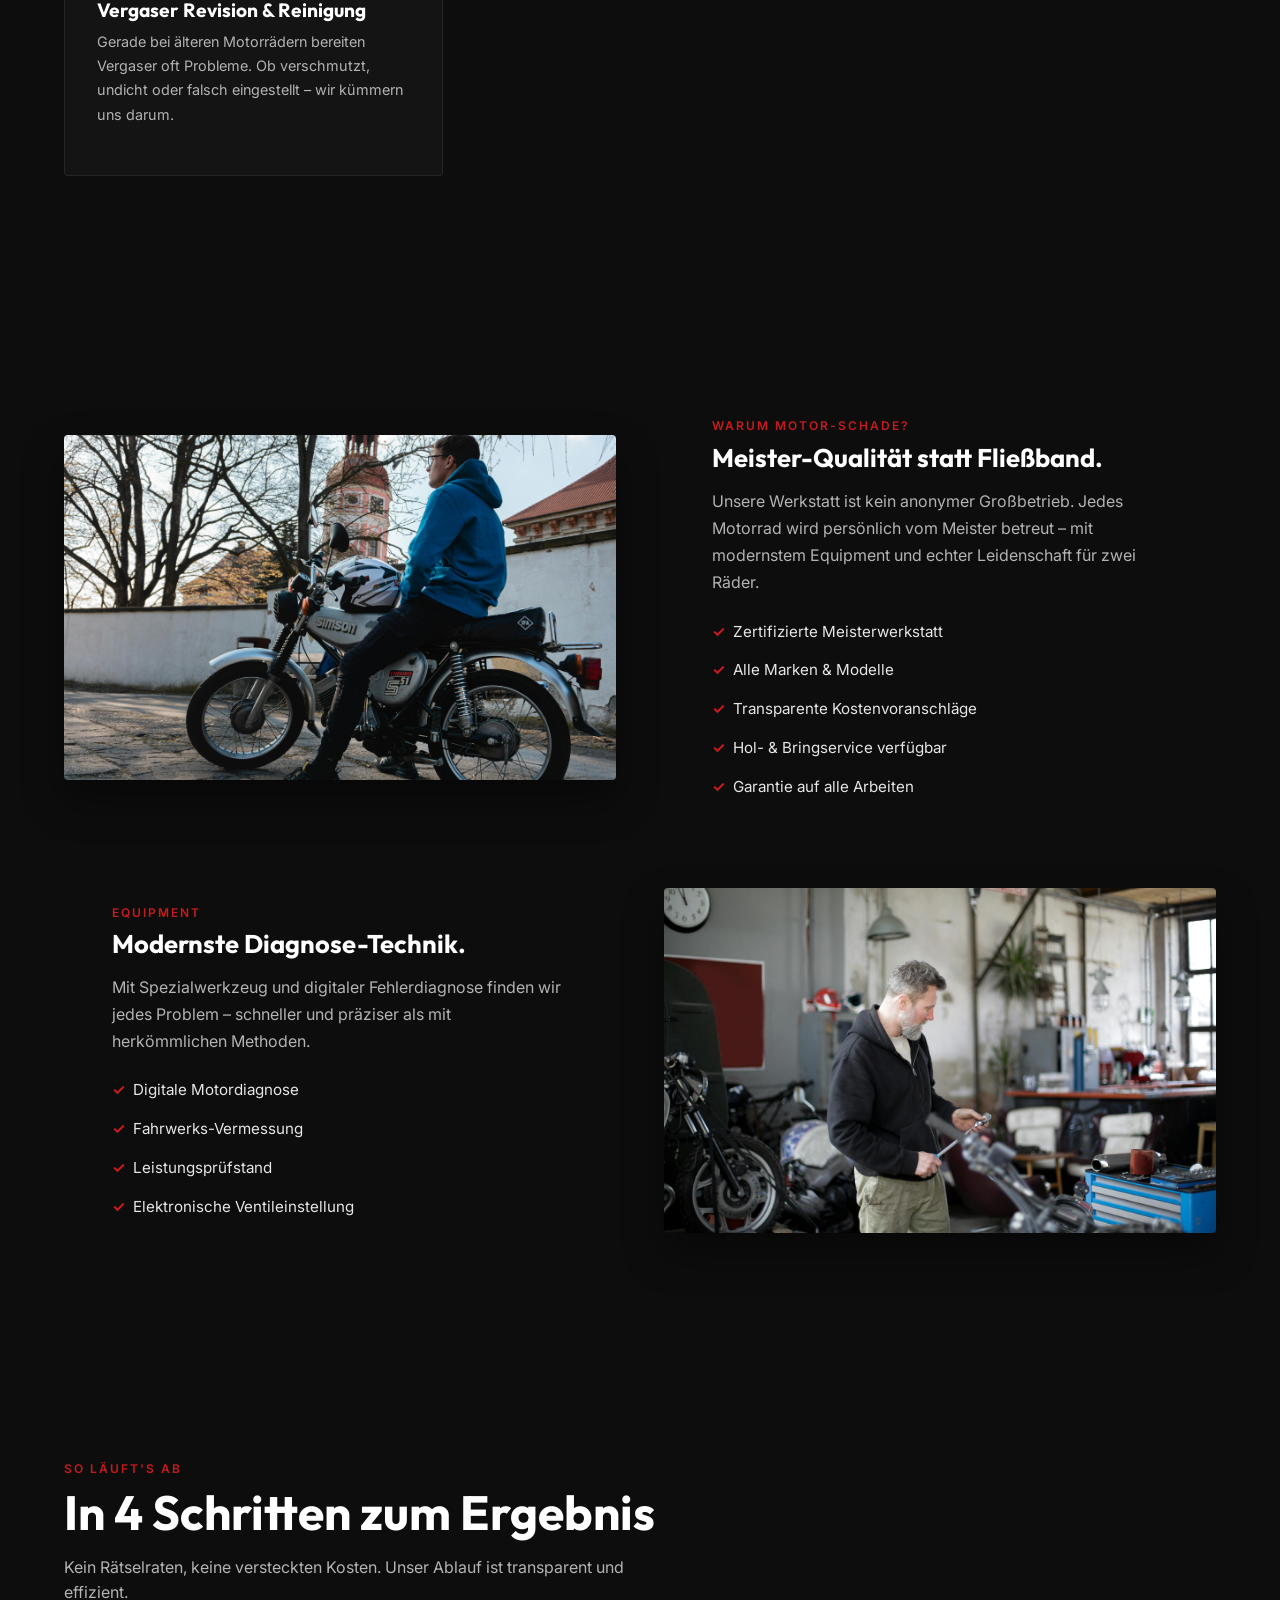
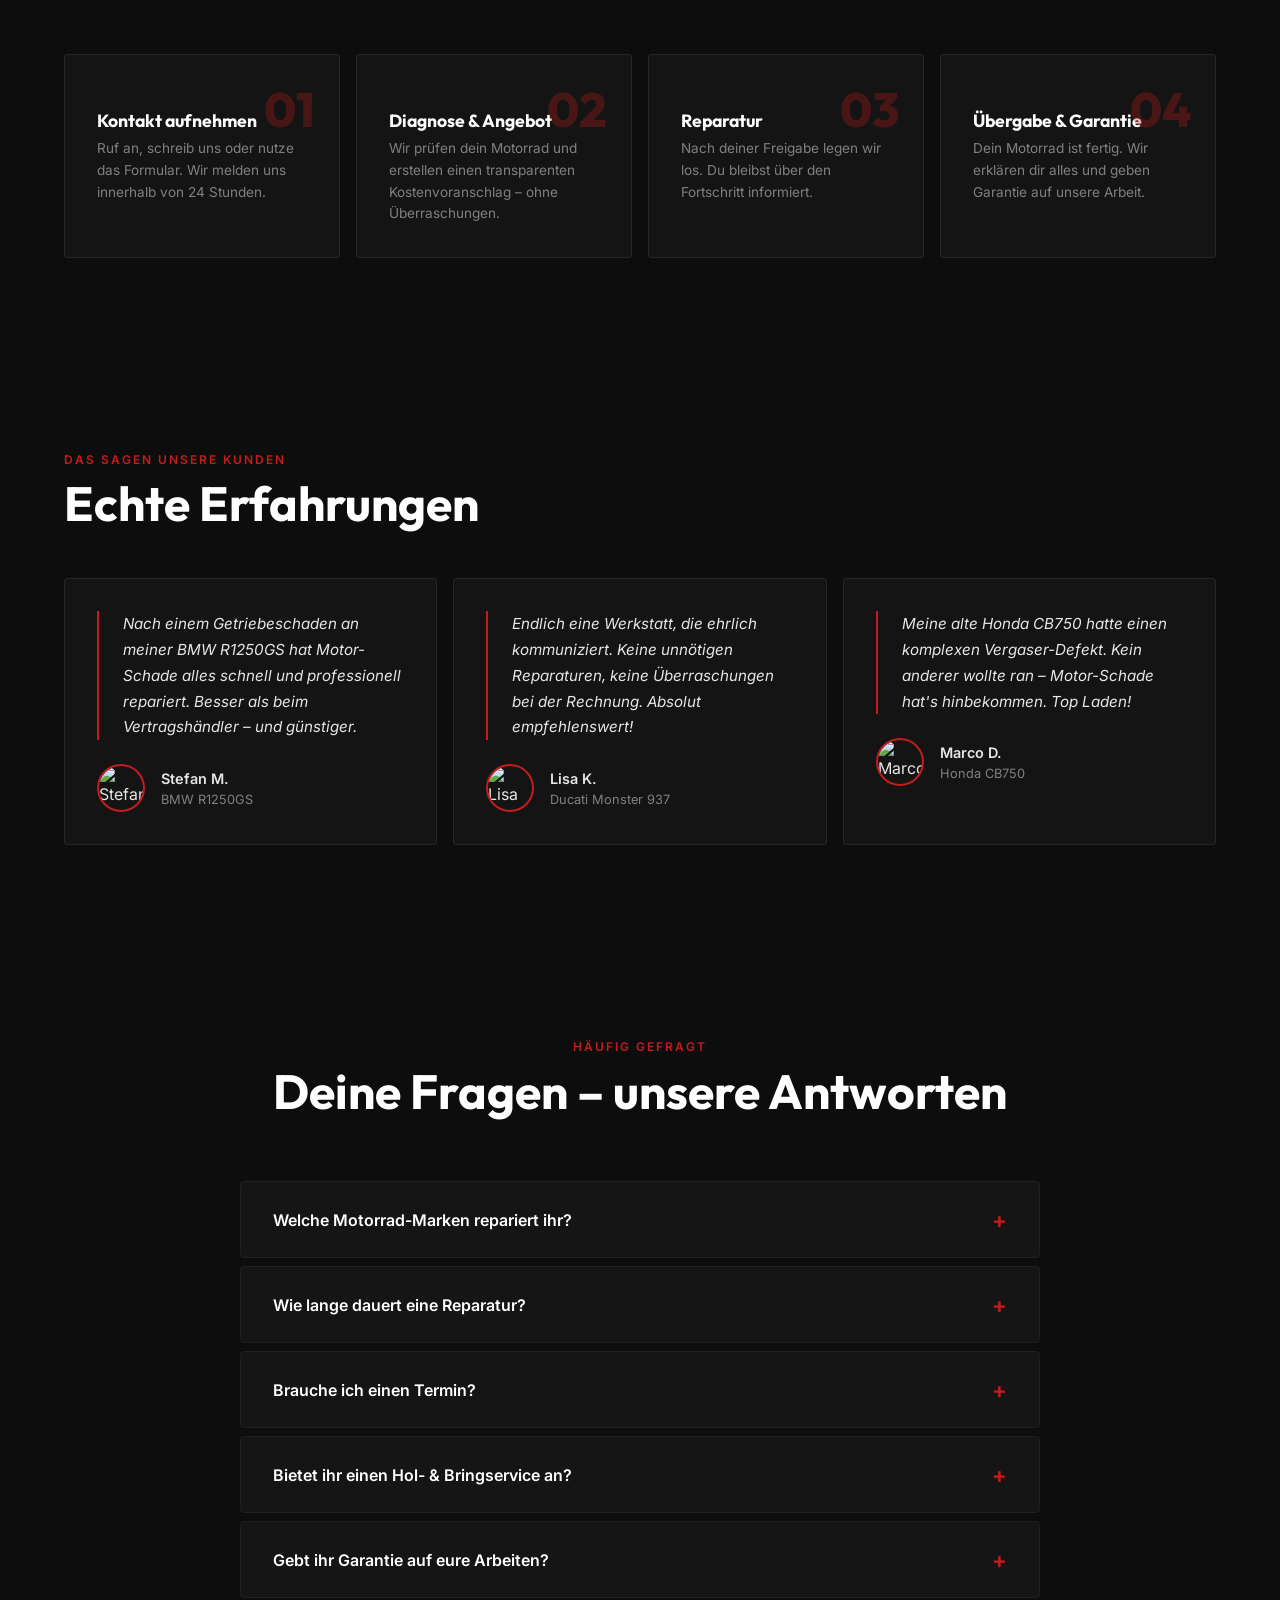
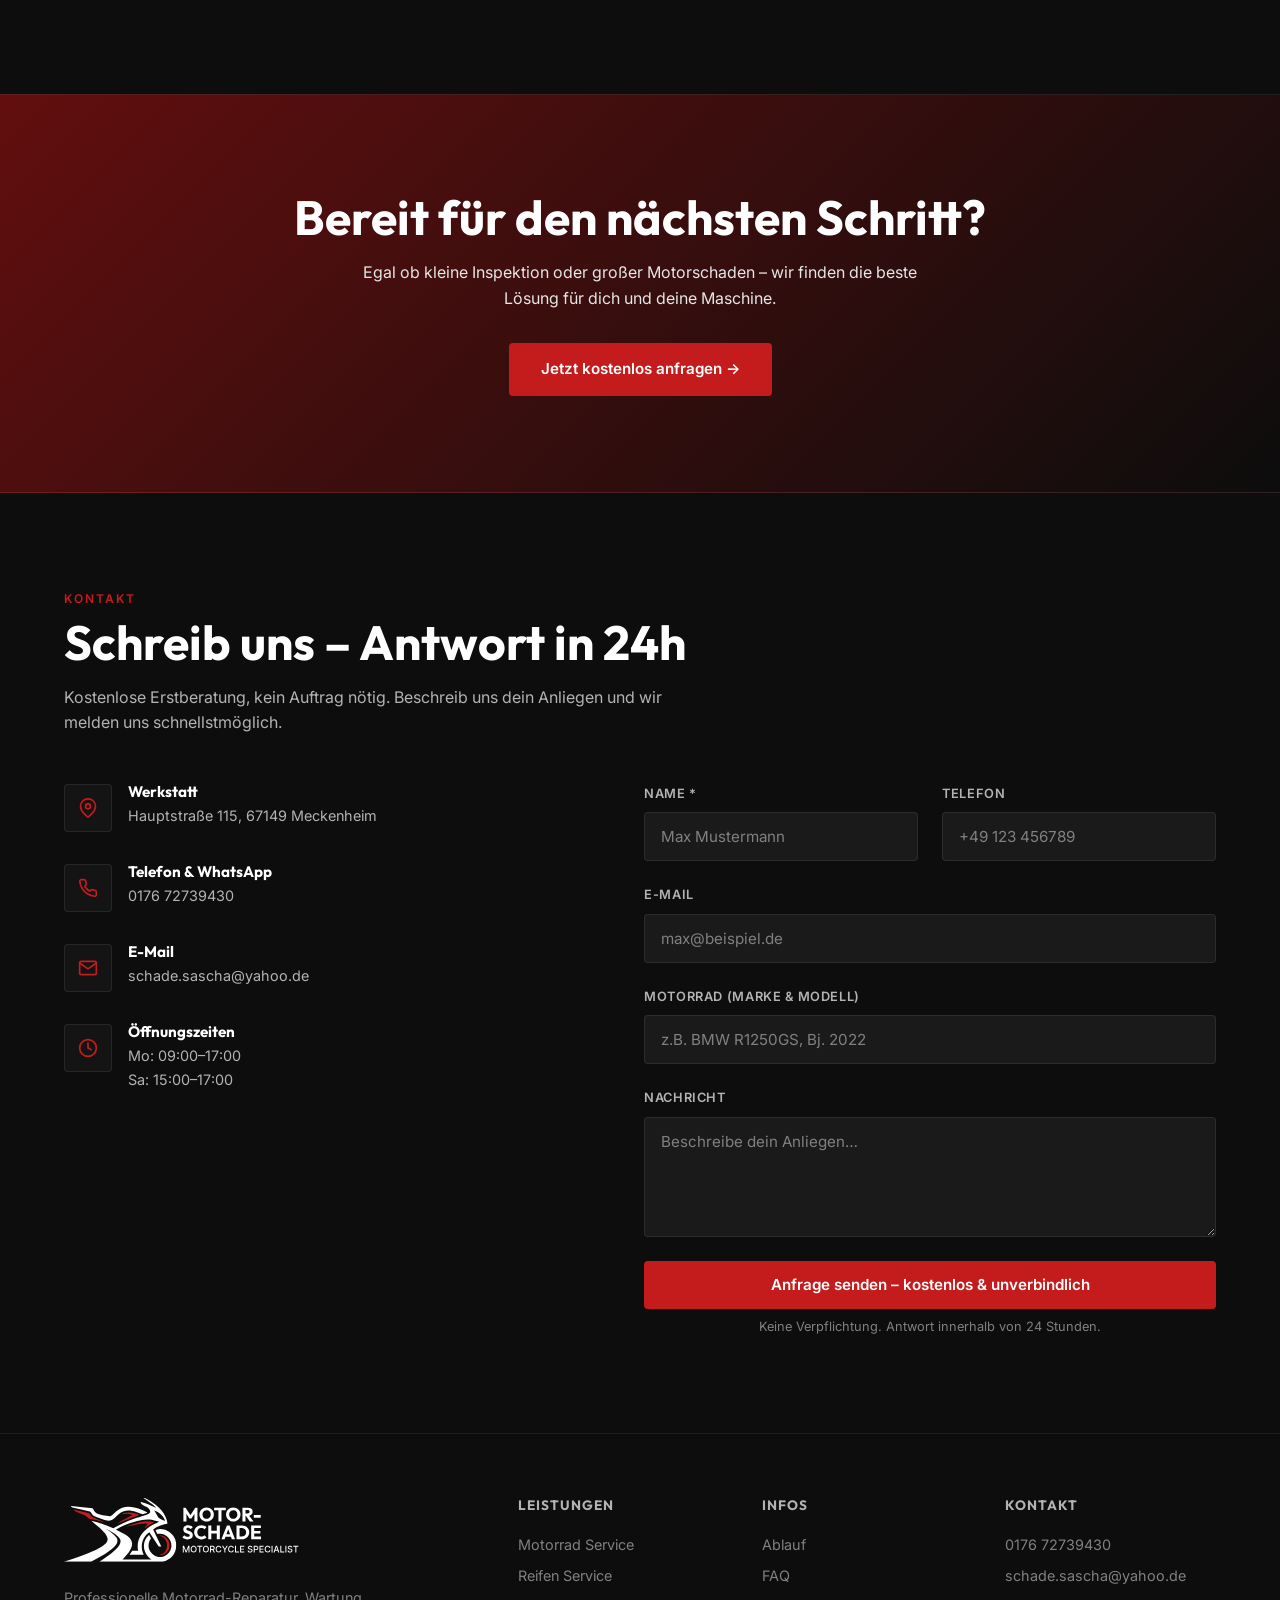
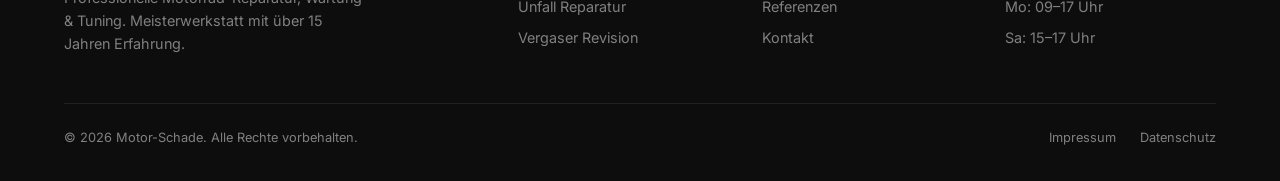
==== commit 760804a9: "Add Push8 demo badge" ====
--- a/index.html
+++ b/index.html
@@ -465,5 +465,17 @@
     });
   </script>
 
+  <!-- Push8 Demo Badge -->
+  <div class="demo-badge">
+    <strong>Demo-Projekt von Push8</strong>
+    <p>Dies ist eine Beispielseite. Es werden keine Daten gespeichert oder versendet.</p>
+  </div>
+
+  <!-- Calendly badge widget begin -->
+  <link href="https://assets.calendly.com/assets/external/widget.css" rel="stylesheet">
+  <script src="https://assets.calendly.com/assets/external/widget.js" type="text/javascript" async></script>
+  <script type="text/javascript">window.onload = function() { Calendly.initBadgeWidget({ url: 'https://calendly.com/motor-schade', text: 'Termin vereinbaren', color: '#c41c1c', textColor: '#ffffff', branding: undefined }); }</script>
+  <!-- Calendly badge widget end -->
+
 </body>
 </html>
--- a/style.css
+++ b/style.css
@@ -876,3 +876,49 @@
 .footer-legal { display: flex; gap: var(--space-400); }
 .footer-legal a { color: var(--color-neutral-400); transition: color 0.3s; }
 .footer-legal a:hover { color: white; }
+
+/* ---- DEMO BADGE ---- */
+.demo-badge {
+  position: fixed;
+  bottom: var(--space-400);
+  left: var(--space-400);
+  background: rgba(10, 10, 10, 0.9);
+  backdrop-filter: blur(12px);
+  -webkit-backdrop-filter: blur(12px);
+  border: 1px solid var(--color-primary-300);
+  border-left: 4px solid var(--color-primary-300);
+  border-radius: 4px;
+  padding: var(--space-300);
+  z-index: 9999;
+  max-width: 320px;
+  box-shadow: 0 10px 30px rgba(0,0,0,0.5);
+  animation: slideUpFade 0.6s cubic-bezier(0.16, 1, 0.3, 1) forwards;
+}
+
+.demo-badge strong {
+  display: block;
+  font-family: var(--font-heading);
+  font-size: 0.95rem;
+  color: white;
+  margin-bottom: var(--space-100);
+}
+
+.demo-badge p {
+  font-size: 0.8rem;
+  color: var(--color-neutral-300);
+  line-height: 1.4;
+  margin: 0;
+}
+
+@keyframes slideUpFade {
+  0% { transform: translateY(20px); opacity: 0; }
+  100% { transform: translateY(0); opacity: 1; }
+}
+
+@media (max-width: 768px) {
+  .demo-badge {
+    bottom: 80px; /* Above Calendly mobile widget */
+    left: var(--space-300);
+    max-width: 280px;
+  }
+}
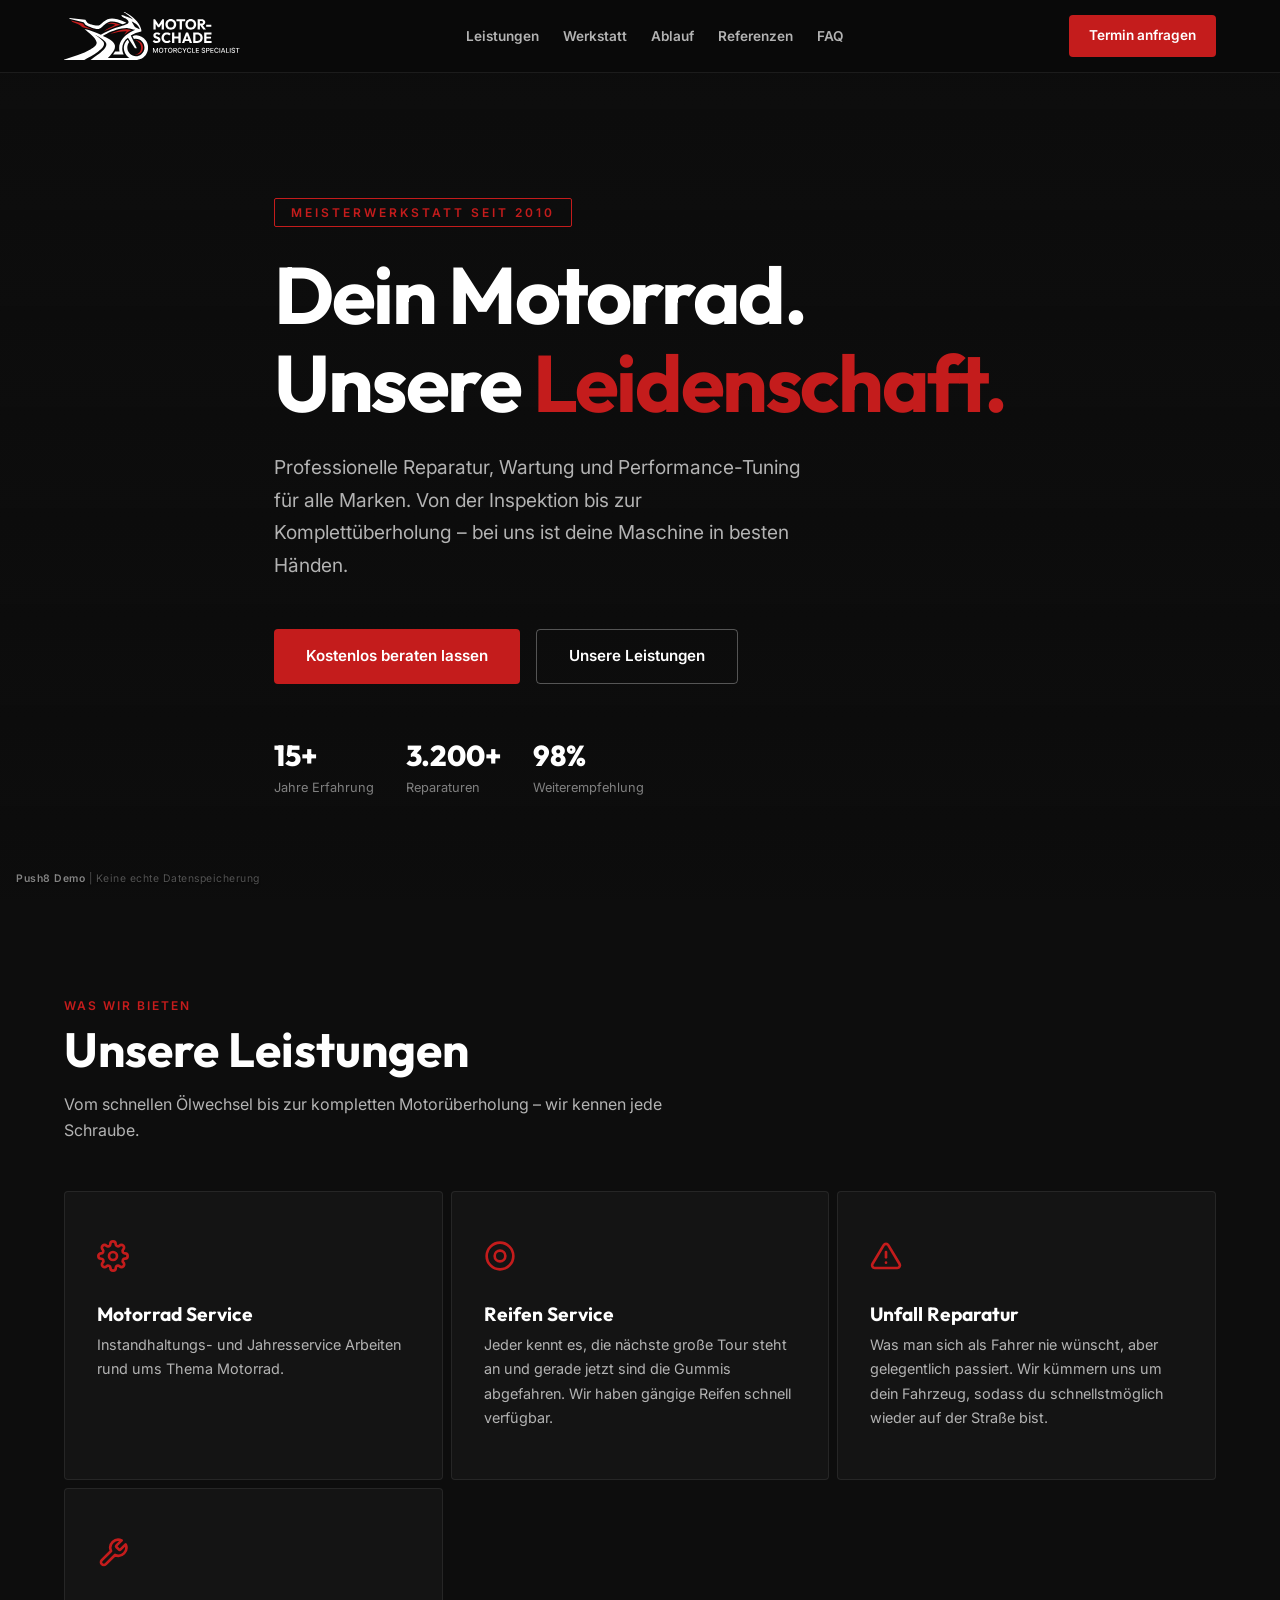
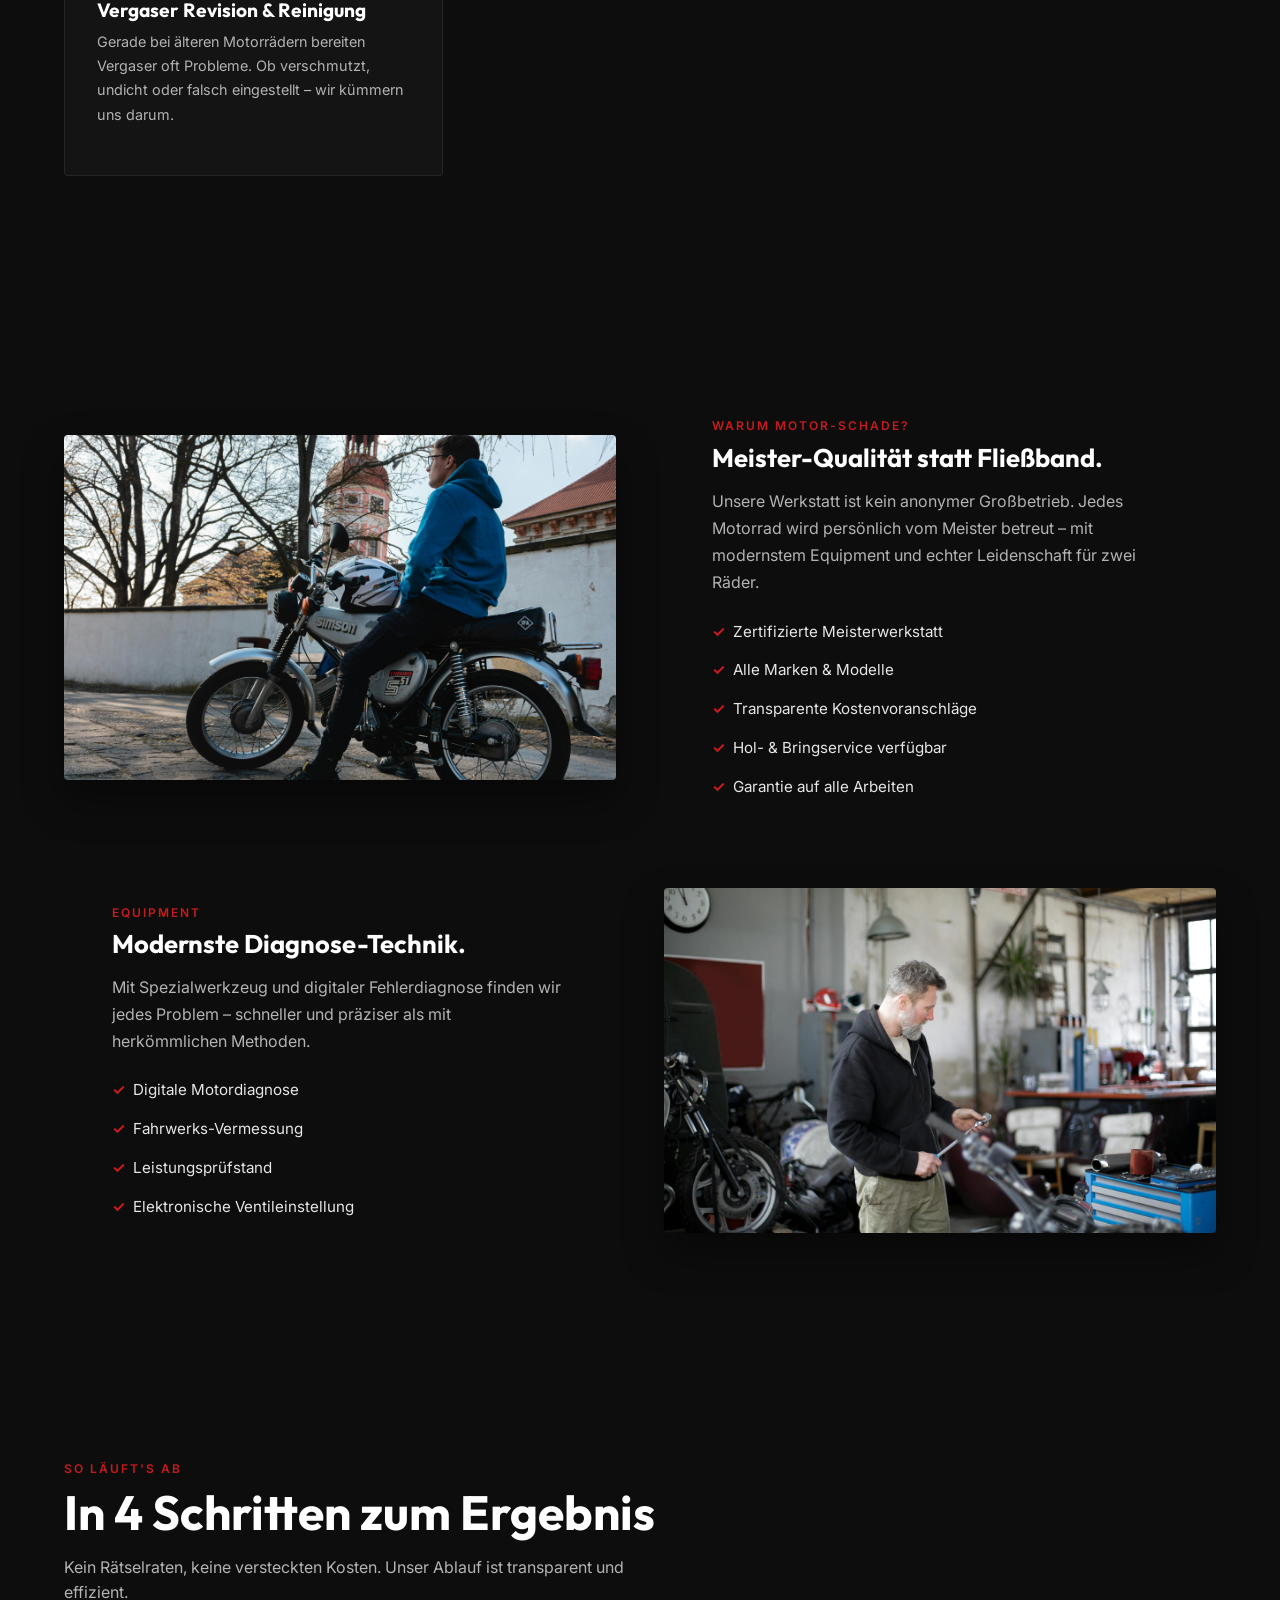
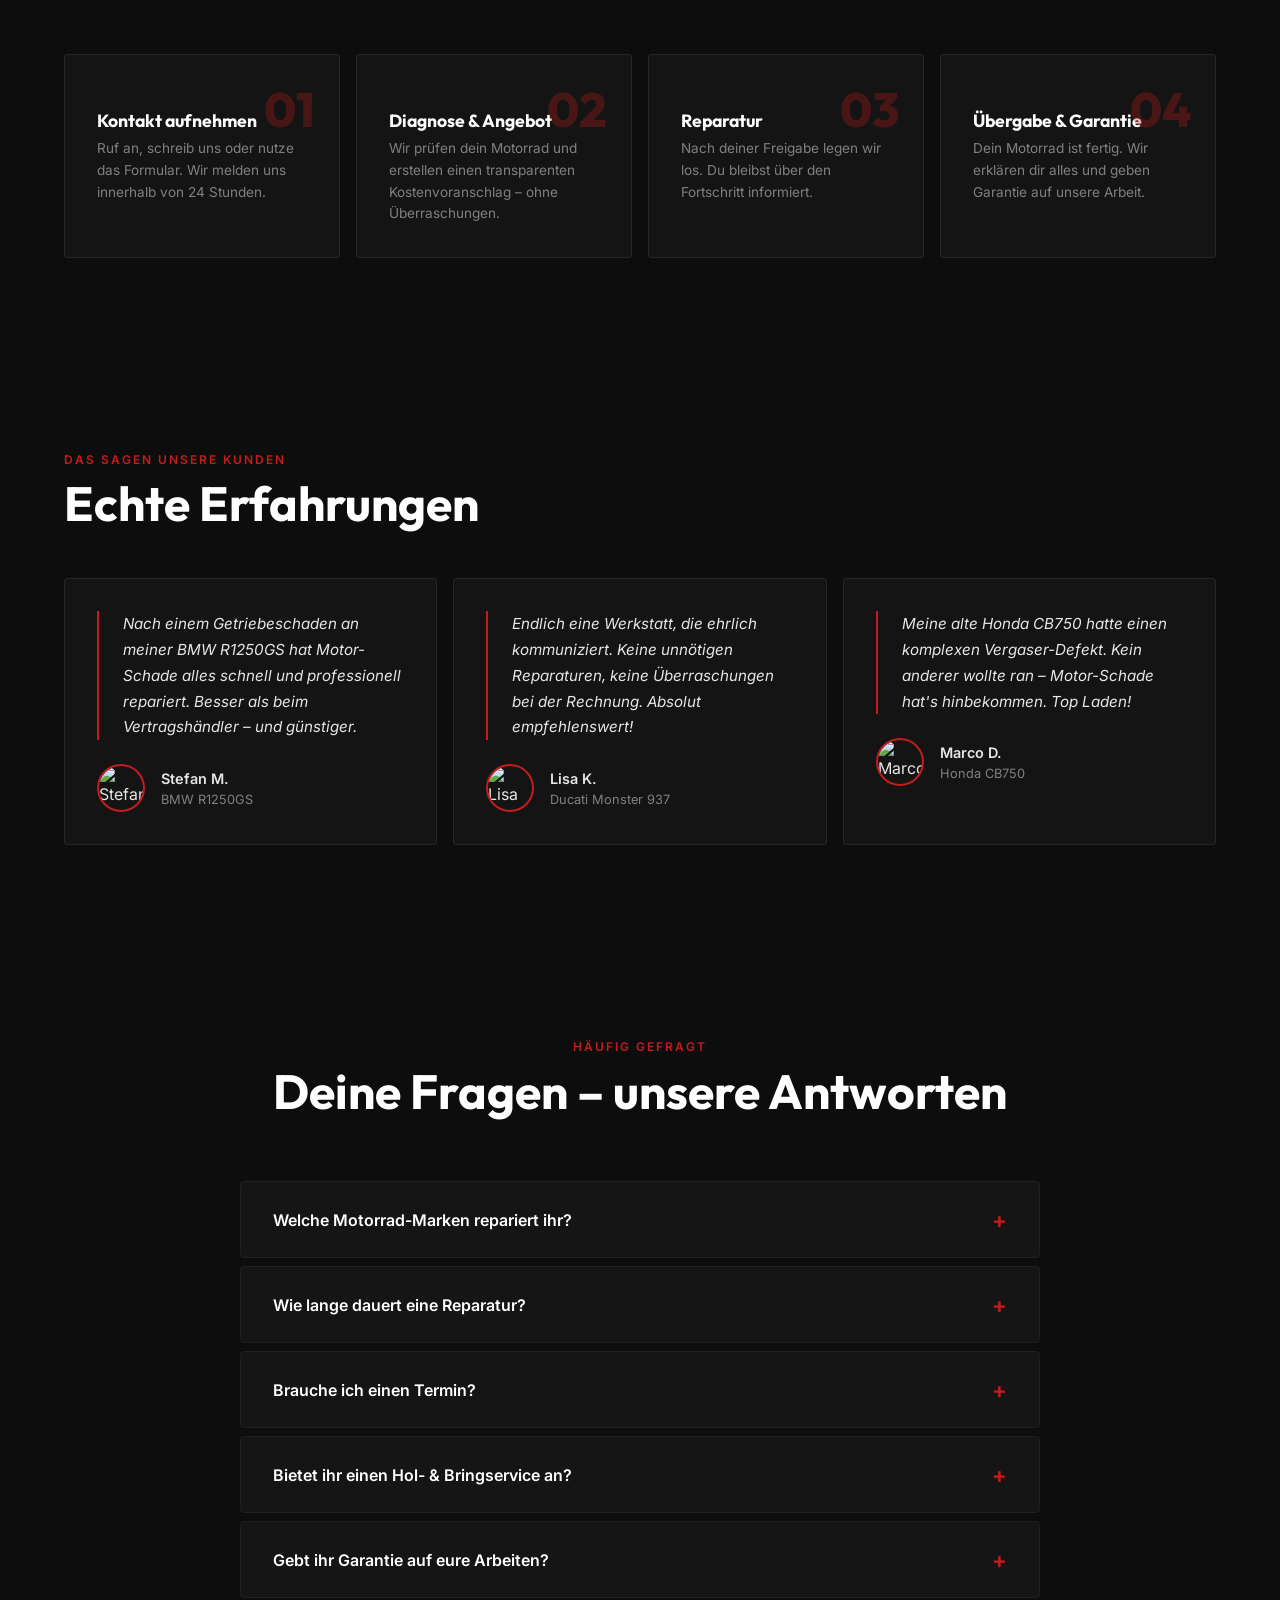
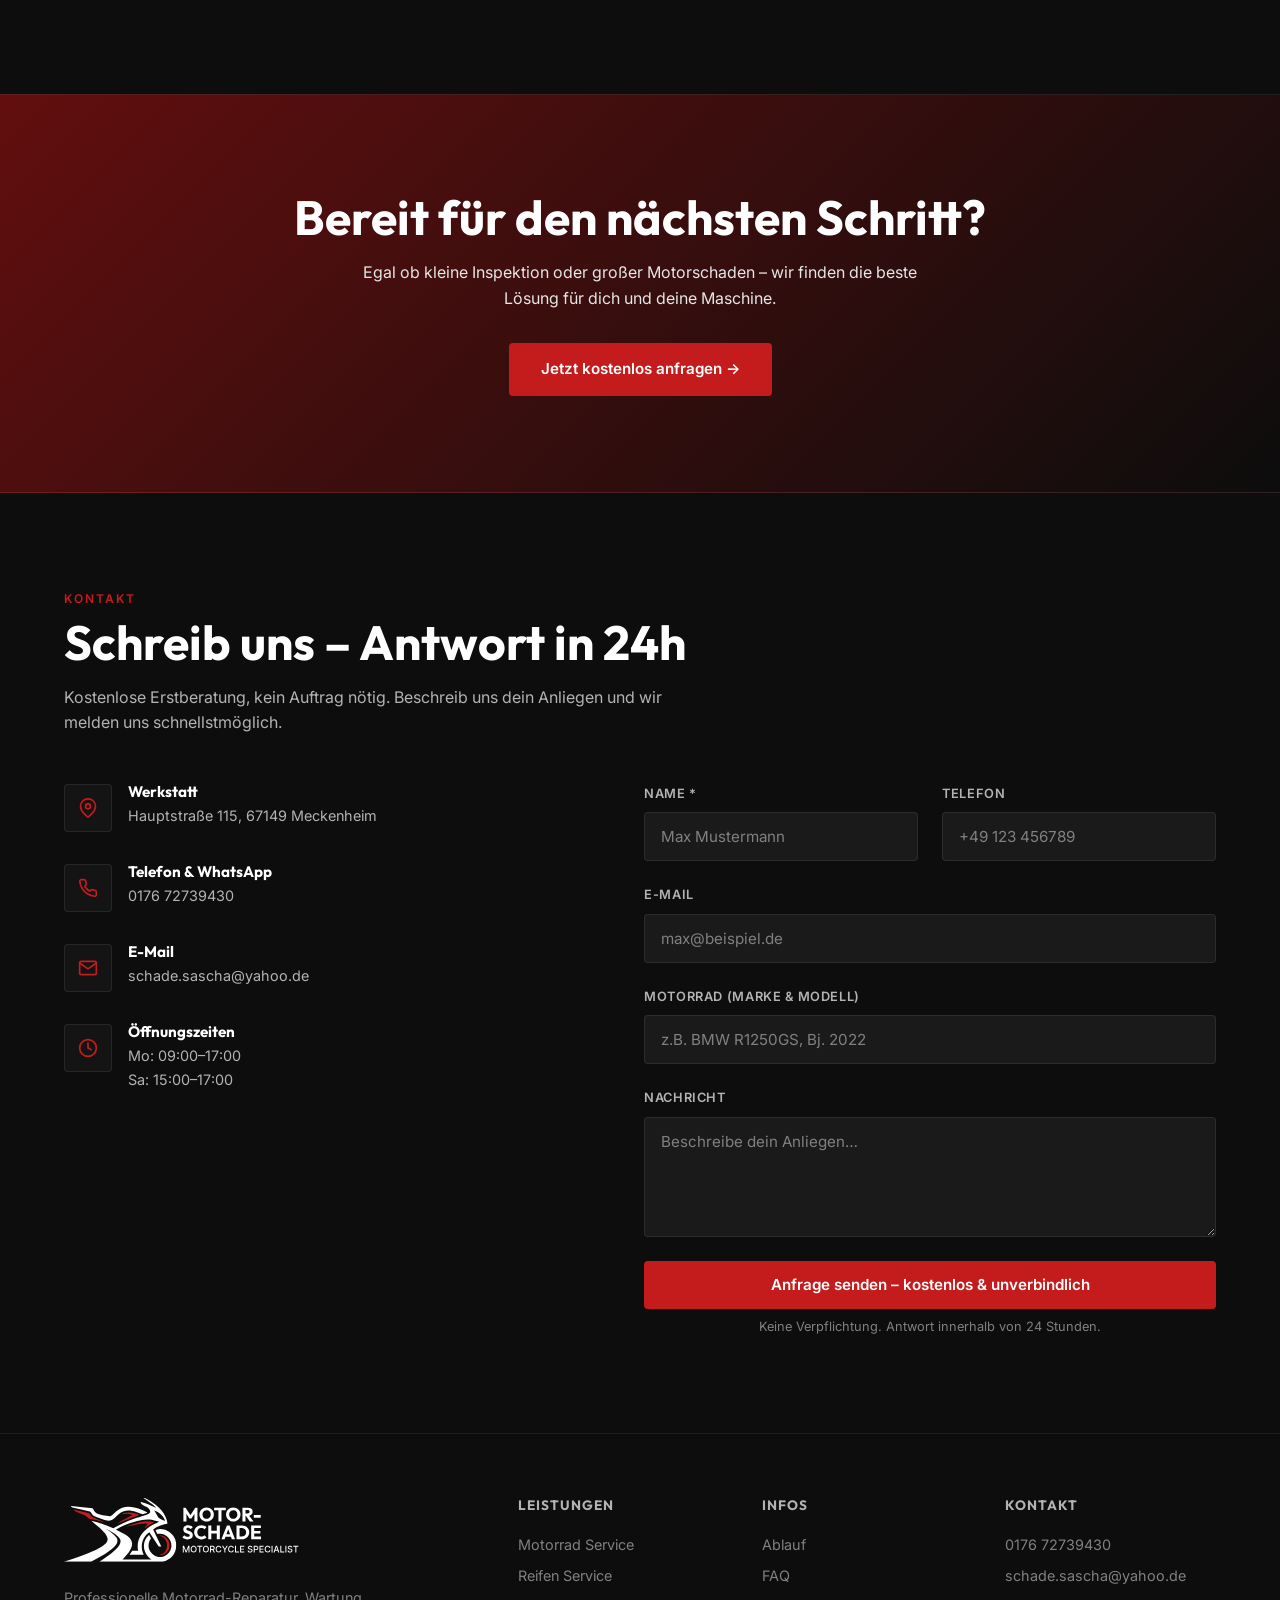
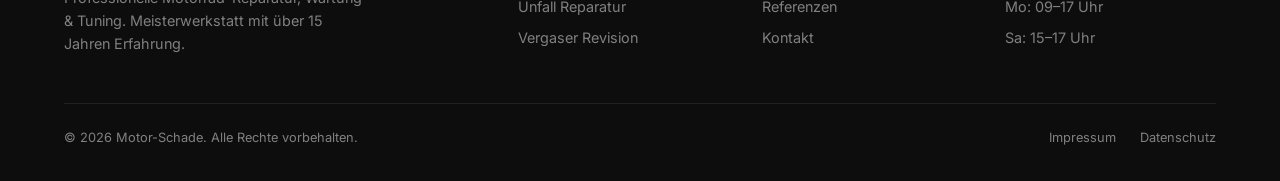
==== commit e9c35e66: "Make demo badge subtle" ====
--- a/index.html
+++ b/index.html
@@ -467,8 +467,7 @@
 
   <!-- Push8 Demo Badge -->
   <div class="demo-badge">
-    <strong>Demo-Projekt von Push8</strong>
-    <p>Dies ist eine Beispielseite. Es werden keine Daten gespeichert oder versendet.</p>
+    <strong>Push8 Demo</strong> | Keine echte Datenspeicherung
   </div>
 
   <!-- Calendly badge widget begin -->
--- a/style.css
+++ b/style.css
@@ -880,45 +880,30 @@
 /* ---- DEMO BADGE ---- */
 .demo-badge {
   position: fixed;
-  bottom: var(--space-400);
-  left: var(--space-400);
-  background: rgba(10, 10, 10, 0.9);
-  backdrop-filter: blur(12px);
-  -webkit-backdrop-filter: blur(12px);
-  border: 1px solid var(--color-primary-300);
-  border-left: 4px solid var(--color-primary-300);
-  border-radius: 4px;
-  padding: var(--space-300);
+  bottom: 12px;
+  left: 16px;
   z-index: 9999;
-  max-width: 320px;
-  box-shadow: 0 10px 30px rgba(0,0,0,0.5);
-  animation: slideUpFade 0.6s cubic-bezier(0.16, 1, 0.3, 1) forwards;
+  font-size: 0.65rem;
+  color: rgba(255, 255, 255, 0.3);
+  font-family: var(--font-body);
+  letter-spacing: 0.5px;
+  pointer-events: none;
+  animation: slideUpFade 1.5s ease forwards;
+  text-shadow: 0 1px 2px rgba(0,0,0,0.8);
 }
 
 .demo-badge strong {
-  display: block;
-  font-family: var(--font-heading);
-  font-size: 0.95rem;
-  color: white;
-  margin-bottom: var(--space-100);
-}
-
-.demo-badge p {
-  font-size: 0.8rem;
-  color: var(--color-neutral-300);
-  line-height: 1.4;
-  margin: 0;
+  font-weight: 600;
+  color: rgba(255, 255, 255, 0.5);
 }
 
 @keyframes slideUpFade {
-  0% { transform: translateY(20px); opacity: 0; }
-  100% { transform: translateY(0); opacity: 1; }
+  0% { opacity: 0; }
+  100% { opacity: 1; }
 }
 
 @media (max-width: 768px) {
   .demo-badge {
     bottom: 80px; /* Above Calendly mobile widget */
-    left: var(--space-300);
-    max-width: 280px;
   }
 }
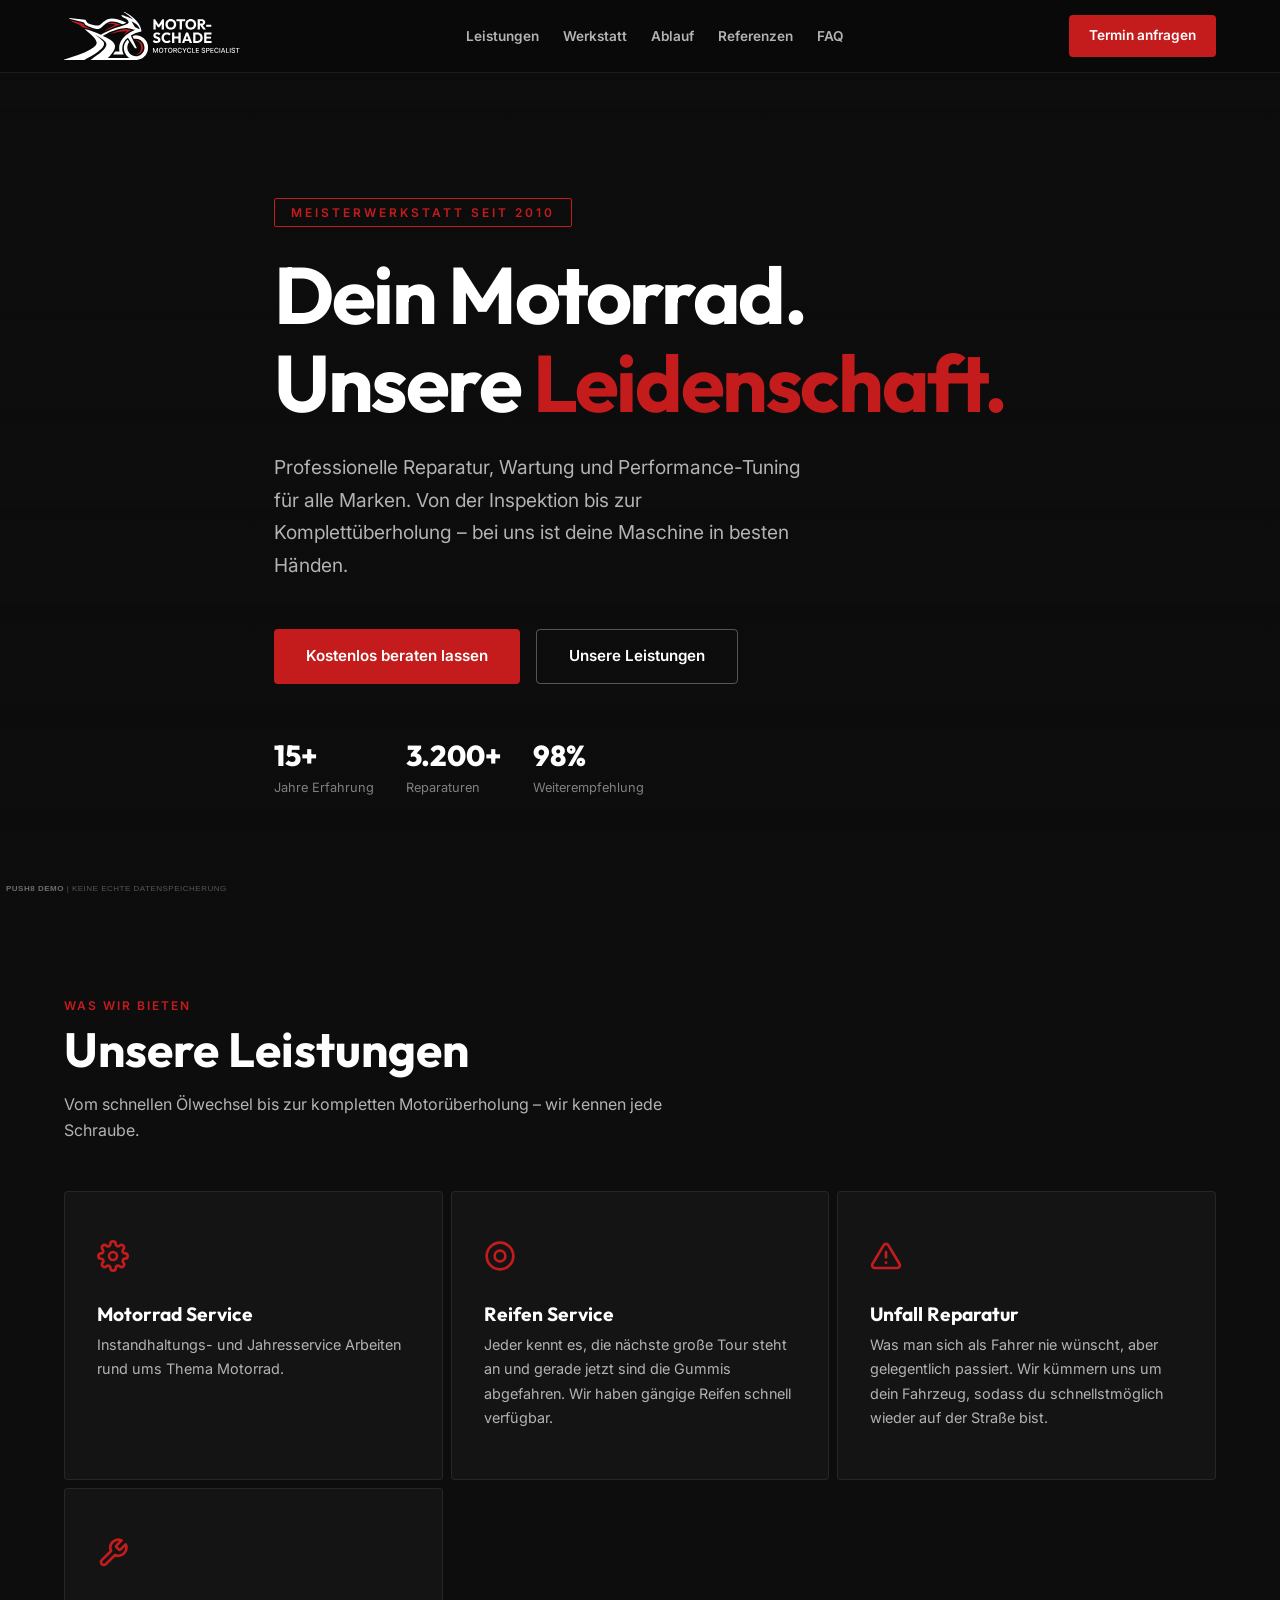
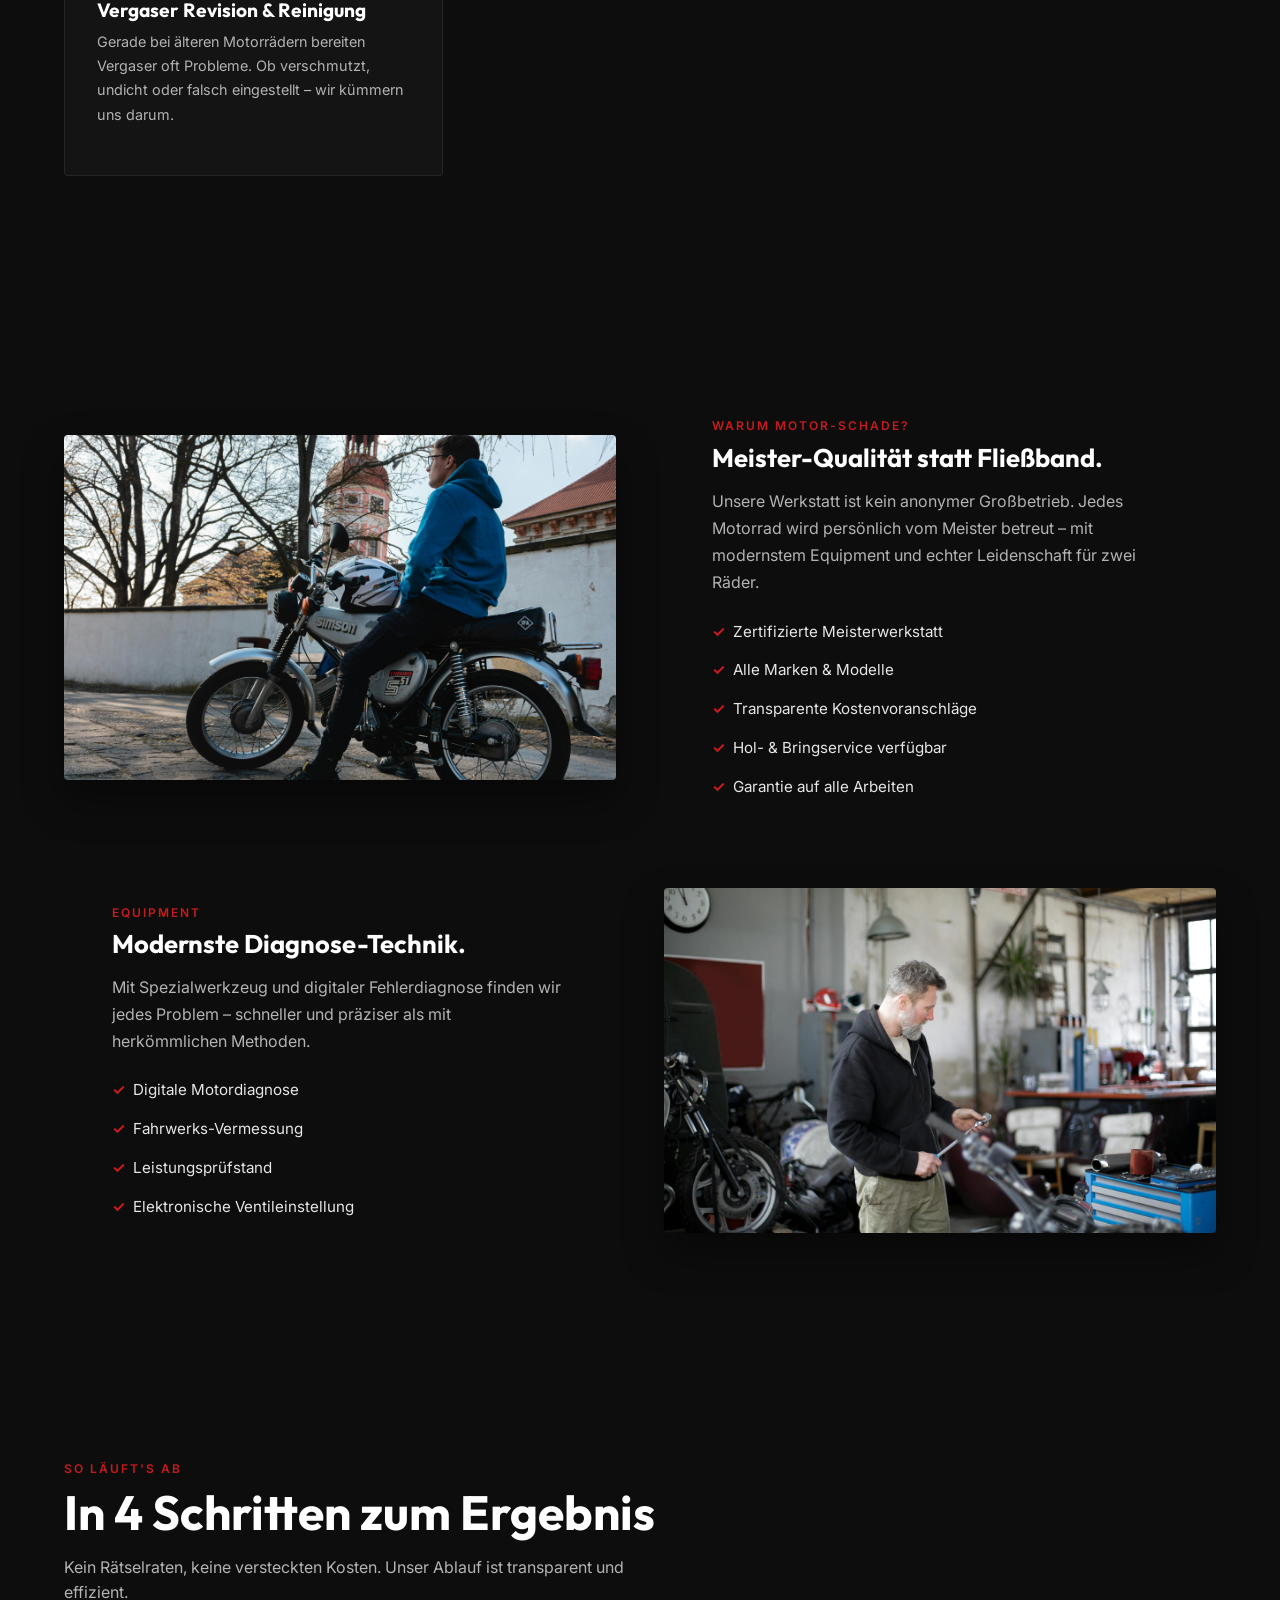
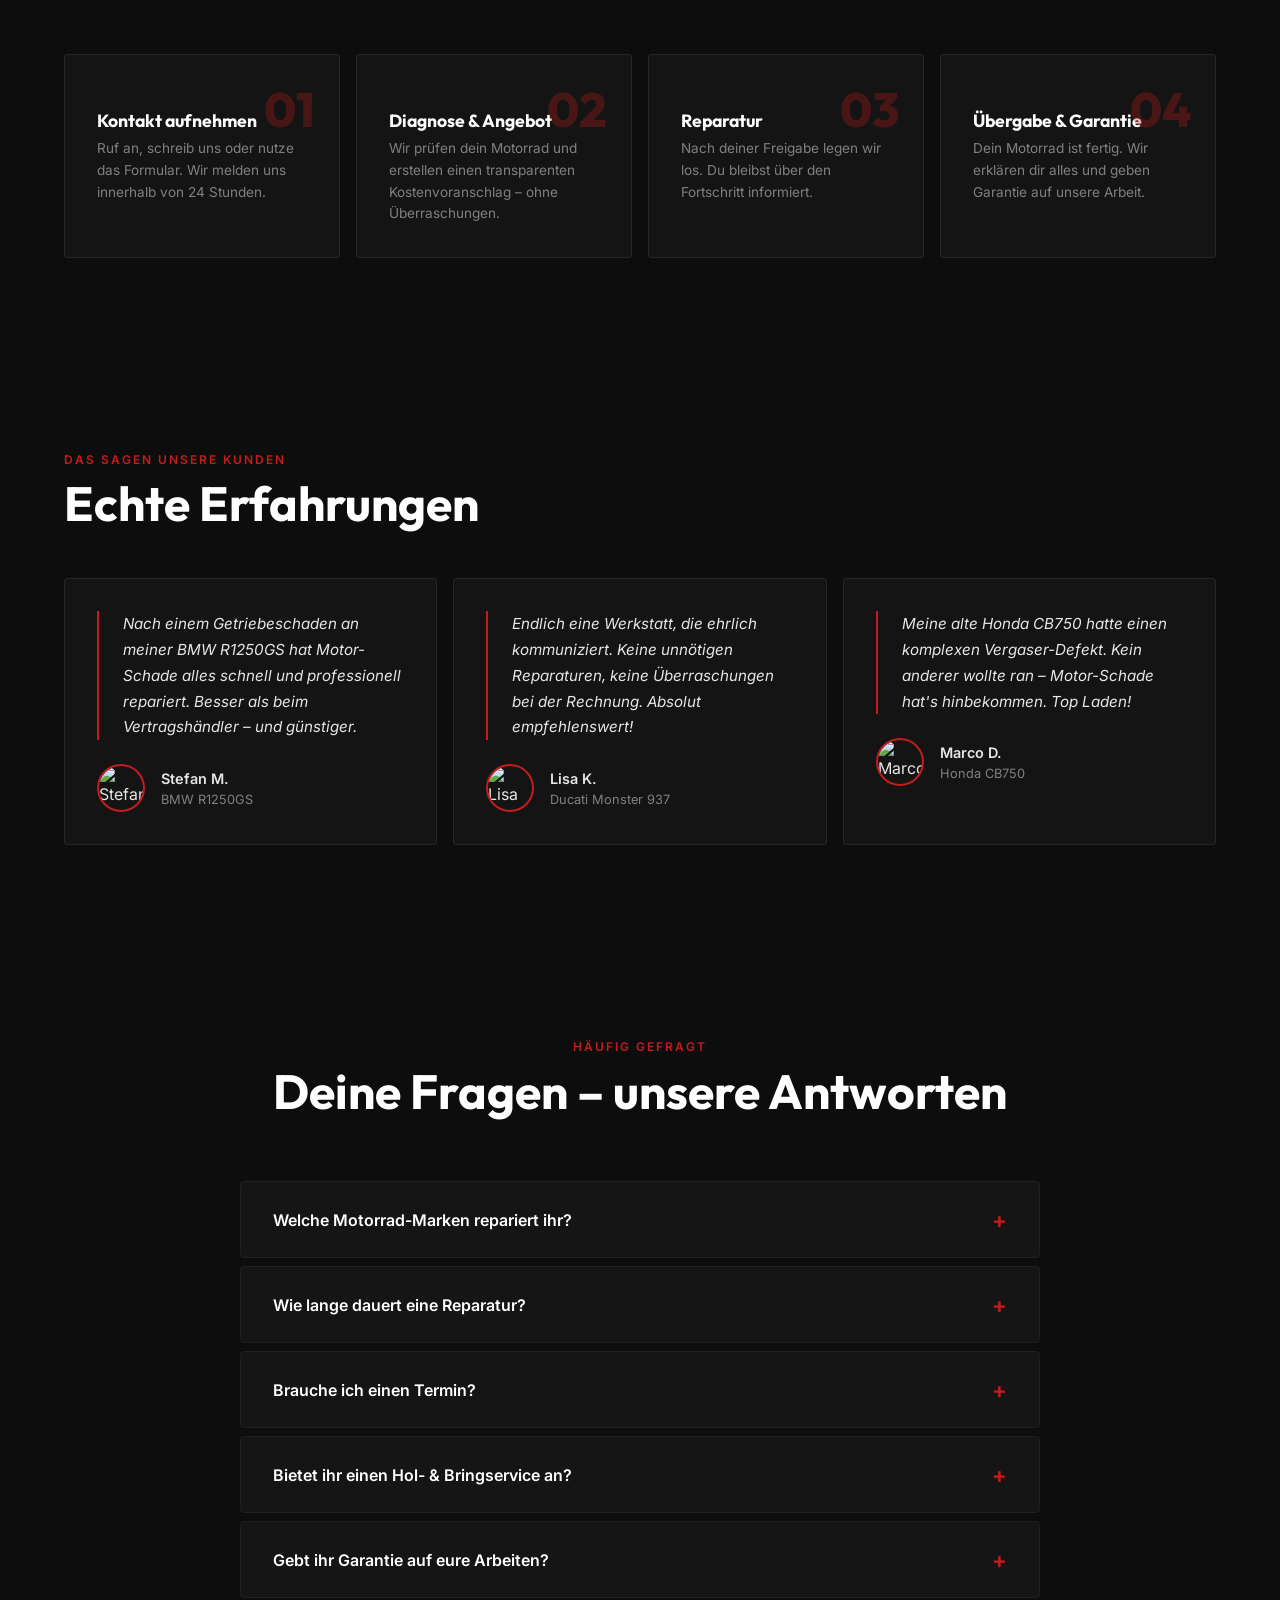
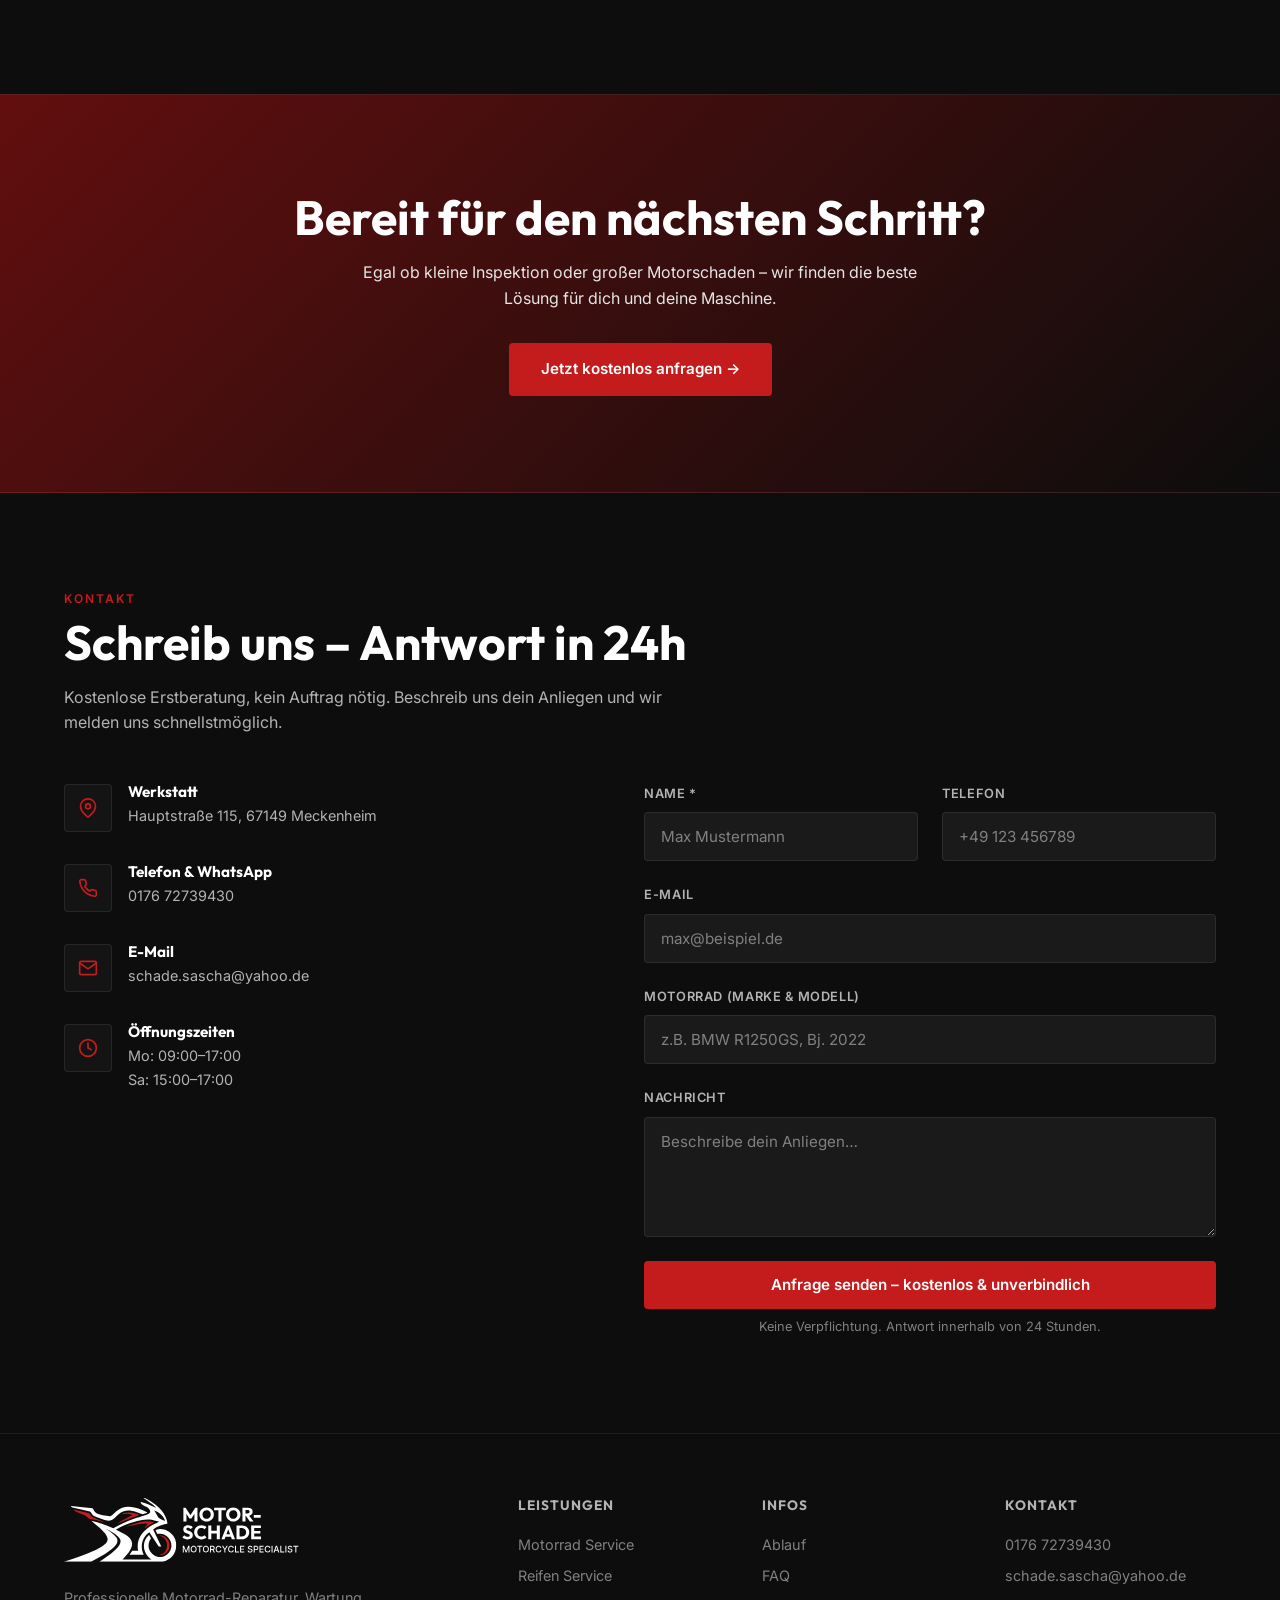
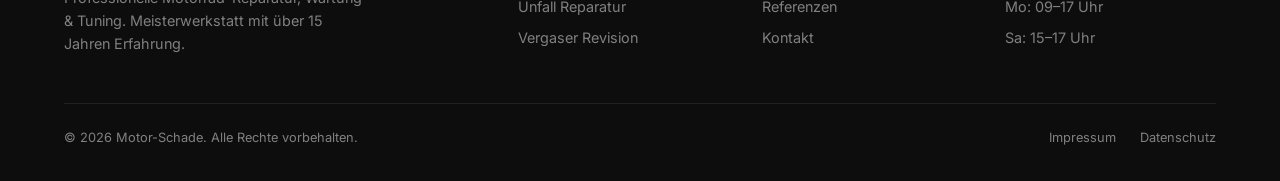
==== commit 98e4c5d9: "Force demo badge to viewport with inline styles" ====
--- a/index.html
+++ b/index.html
@@ -466,8 +466,8 @@
   </script>
 
   <!-- Push8 Demo Badge -->
-  <div class="demo-badge">
-    <strong>Push8 Demo</strong> | Keine echte Datenspeicherung
+  <div class="demo-badge" style="position: fixed !important; bottom: 4px !important; left: 6px !important; z-index: 99999 !important; font-size: 8px !important; color: rgba(255, 255, 255, 0.3) !important; font-family: sans-serif !important; letter-spacing: 0.5px !important; pointer-events: none !important; text-transform: uppercase !important; margin: 0 !important; padding: 0 !important;">
+    <strong style="font-weight: 600 !important; color: rgba(255, 255, 255, 0.4) !important;">Push8 Demo</strong> | Keine echte Datenspeicherung
   </div>
 
   <!-- Calendly badge widget begin -->
--- a/style.css
+++ b/style.css
@@ -880,30 +880,25 @@
 /* ---- DEMO BADGE ---- */
 .demo-badge {
   position: fixed;
-  bottom: 12px;
-  left: 16px;
+  bottom: 4px;
+  left: 6px;
   z-index: 9999;
-  font-size: 0.65rem;
-  color: rgba(255, 255, 255, 0.3);
+  font-size: 0.5rem;
+  color: rgba(255, 255, 255, 0.25);
   font-family: var(--font-body);
   letter-spacing: 0.5px;
   pointer-events: none;
-  animation: slideUpFade 1.5s ease forwards;
-  text-shadow: 0 1px 2px rgba(0,0,0,0.8);
+  text-transform: uppercase;
 }
 
 .demo-badge strong {
   font-weight: 600;
-  color: rgba(255, 255, 255, 0.5);
-}
-
-@keyframes slideUpFade {
-  0% { opacity: 0; }
-  100% { opacity: 1; }
+  color: rgba(255, 255, 255, 0.3);
 }
 
 @media (max-width: 768px) {
   .demo-badge {
-    bottom: 80px; /* Above Calendly mobile widget */
+    bottom: 4px;
+    left: 4px;
   }
 }
